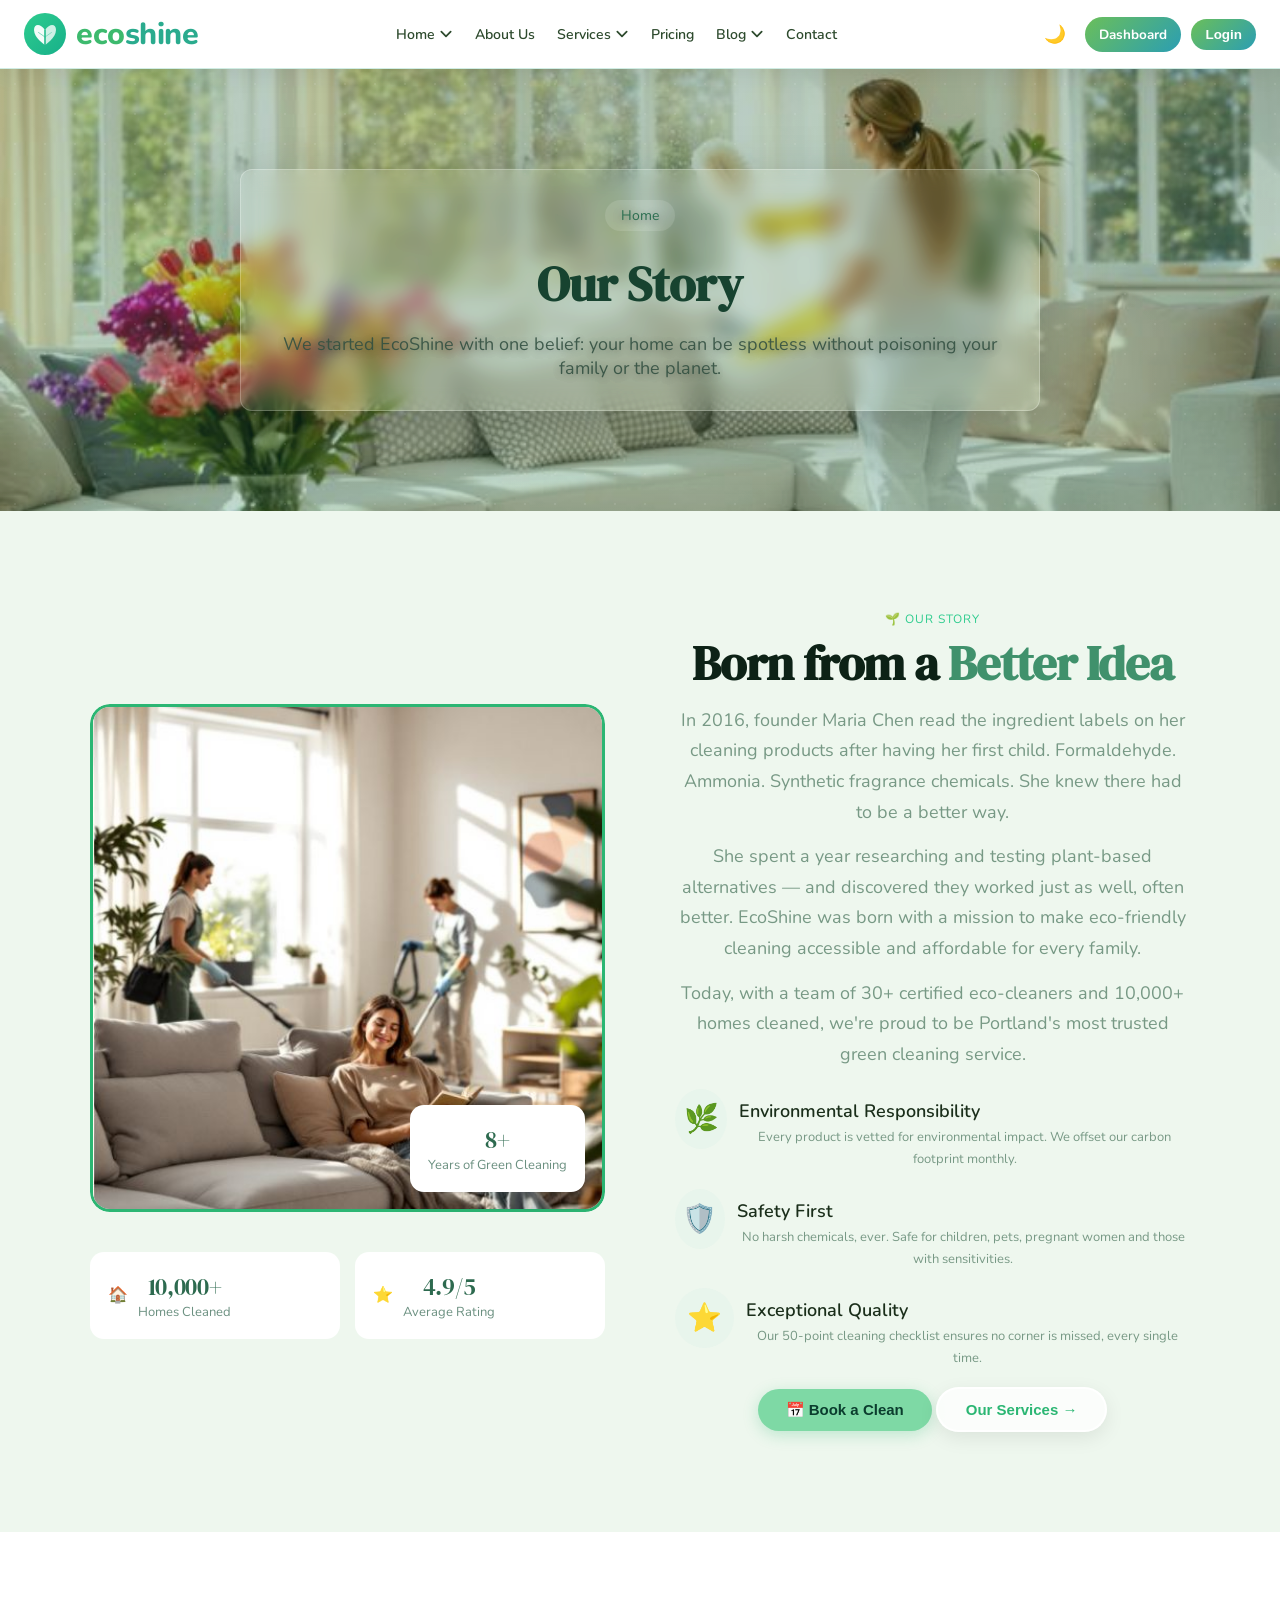
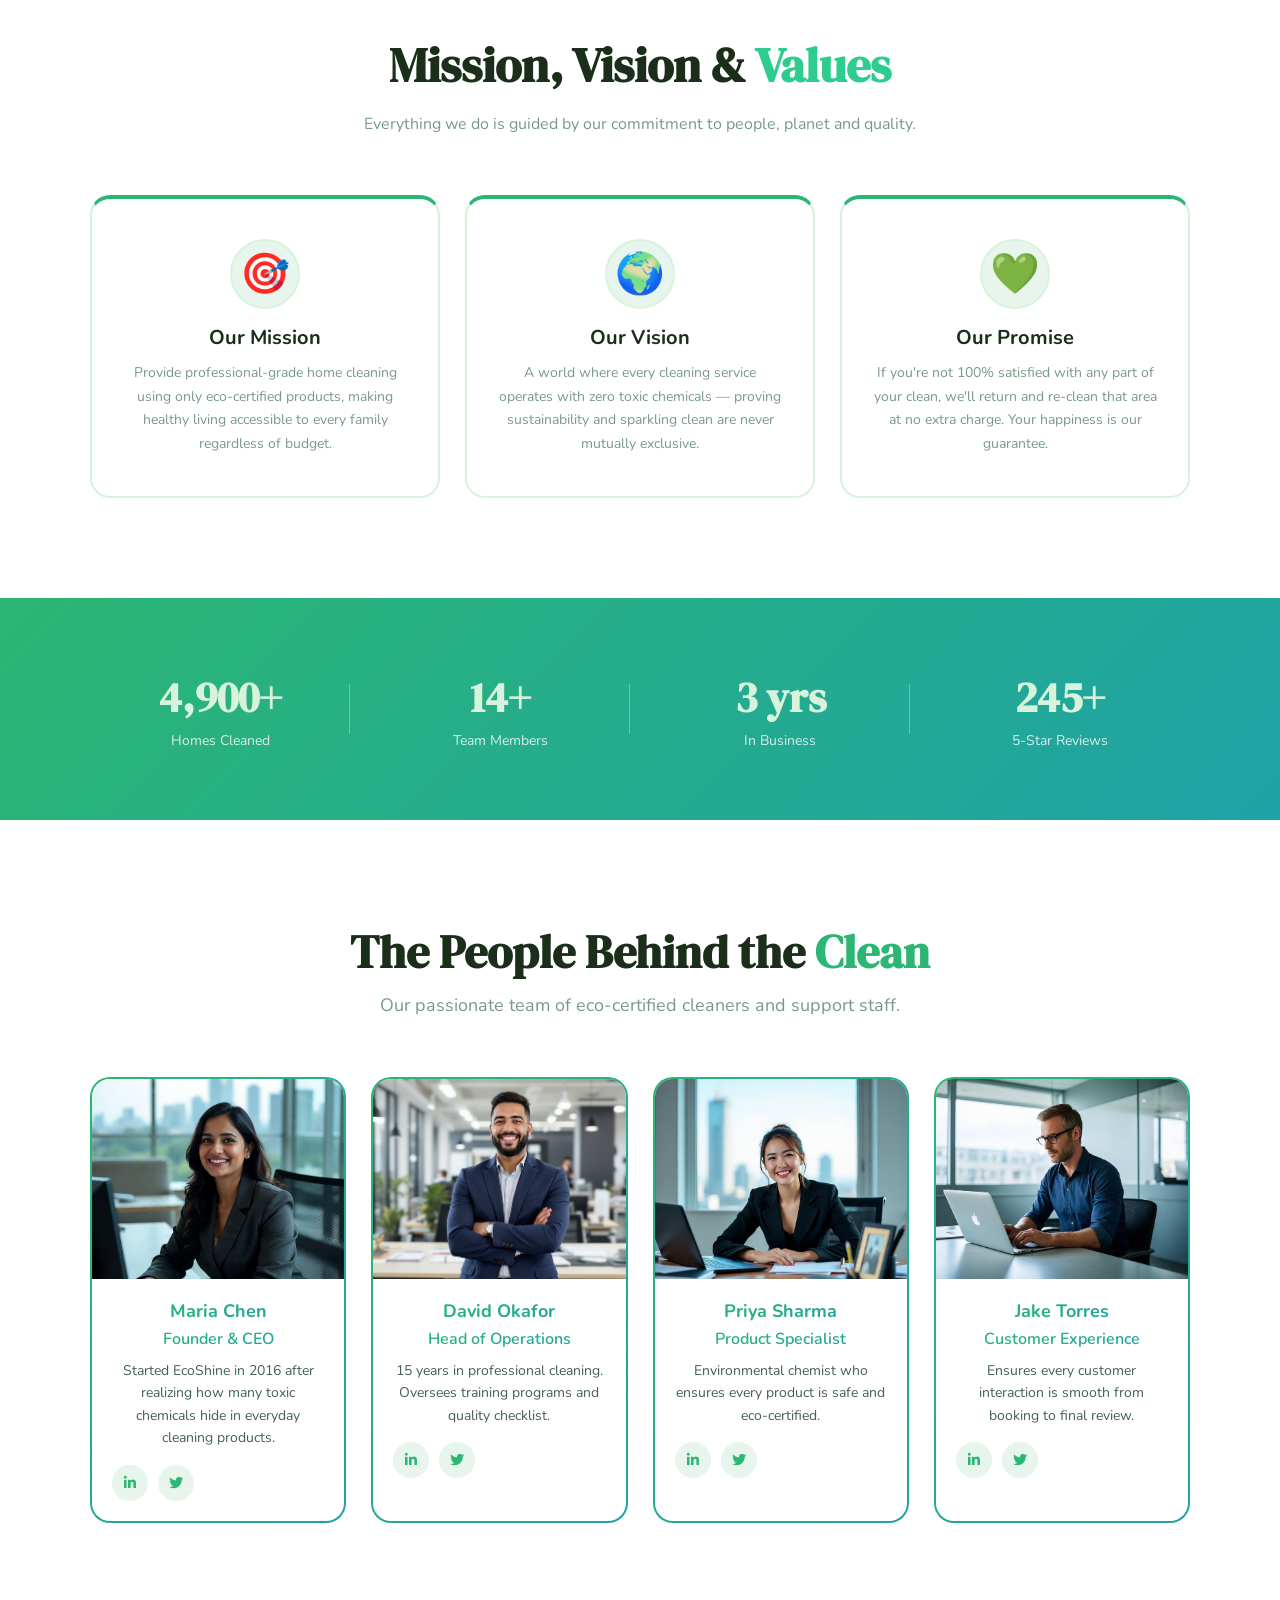
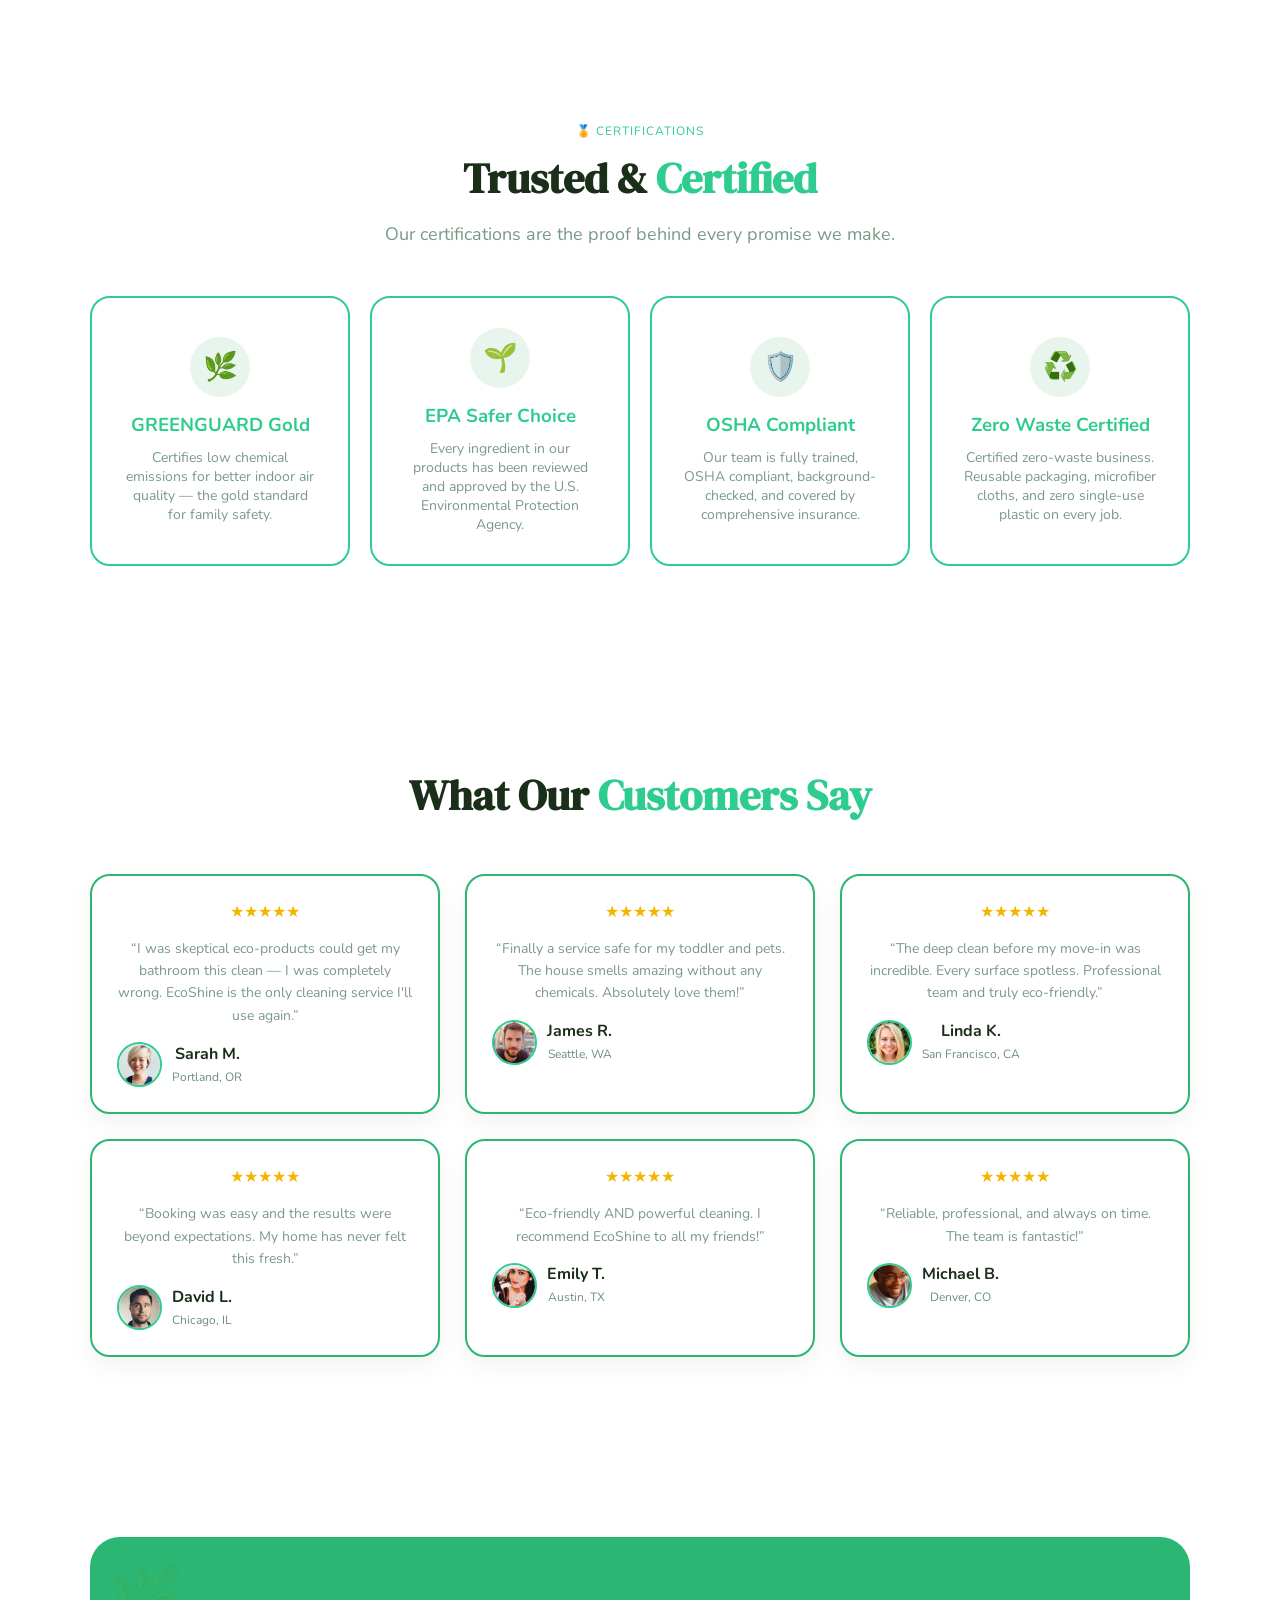
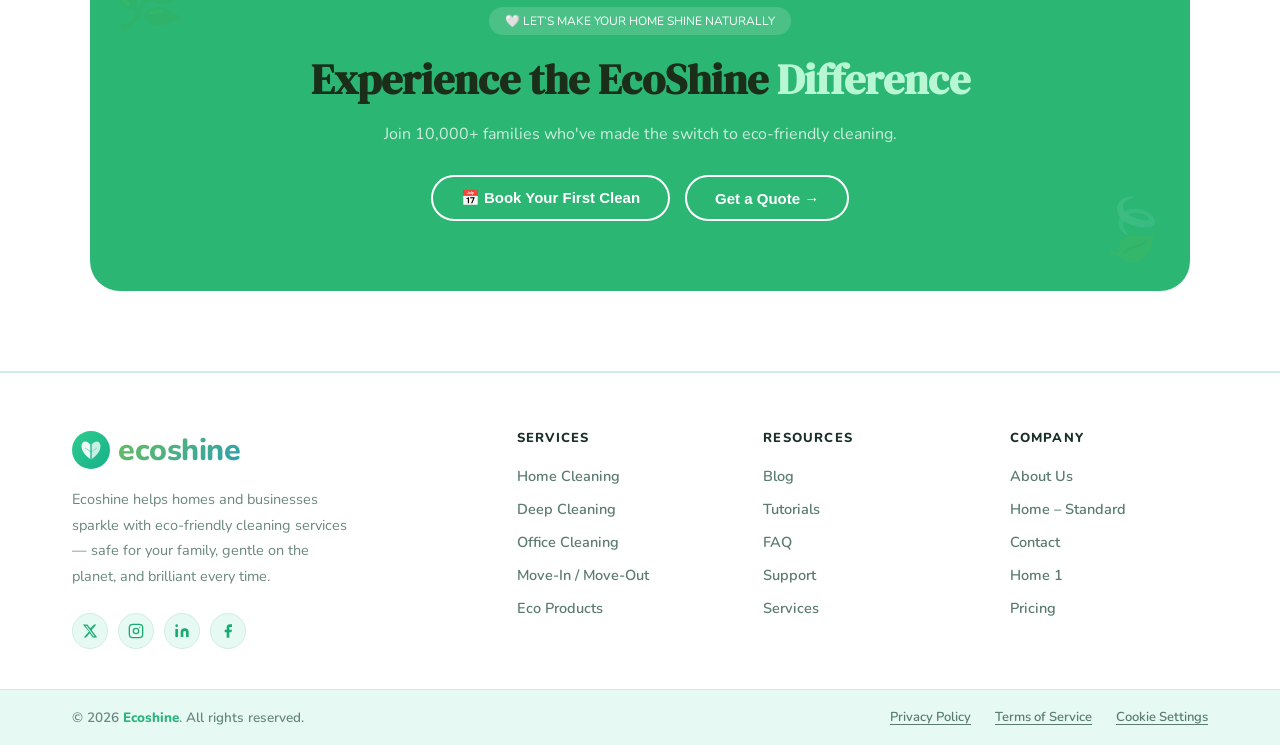
==== about us/about.html @ ed551636 "first commit" ====
<!DOCTYPE html>
<html lang="en">
<head>
  <meta charset="UTF-8">
  <meta name="viewport" content="width=device-width, initial-scale=1.0">
  <title>Ecoshine Services</title>

  <link rel="stylesheet" href="../about us/about.css">
   <link rel="stylesheet" href="../css/nav.css">
     <link rel="stylesheet" href="../css/footer.css">

 
   
 <link href="https://fonts.googleapis.com/css2?family=Playfair+Display:wght@700;900&family=Nunito:wght@400;700;800&display=swap" rel="stylesheet">
<link href="https://fonts.googleapis.com/css2?family=Playfair+Display:wght@600;700;800&display=swap" rel="stylesheet">
<link href="https://fonts.googleapis.com/css2?family=DM+Serif+Display&display=swap" rel="stylesheet">
<link href="https://fonts.googleapis.com/css2?family=Playfair+Display:wght@600;700&family=Inter:wght@400;500&display=swap" rel="stylesheet">
<link rel="stylesheet" href="https://cdnjs.cloudflare.com/ajax/libs/font-awesome/6.5.0/css/all.min.css">
</head>
<body>


<header class="navbar">
  <div class="nav-container">

 
    <a class="logo" href="../home-1/index.html">
       <svg class="logo-icon" viewBox="0 0 42 42" fill="none" xmlns="http://www.w3.org/2000/svg">
     
      <circle cx="21" cy="21" r="21" fill="url(#navGrad)"/>

      
      <path d="M21 32 C21 32 10 25 10 17 C10 11 16 10 21 17 Z"
            fill="white" opacity="0.95"/>

     
      <path d="M21 32 C21 32 32 25 32 17 C32 11 26 10 21 17 Z"
            fill="white" opacity="0.78"/>

     
      <line x1="21" y1="32" x2="21" y2="17"
            stroke="url(#navGrad)" stroke-width="1.6" stroke-linecap="round"/>

      
      <line x1="21" y1="24" x2="14.5" y2="19.5"
            stroke="url(#navGrad)" stroke-width="1" stroke-linecap="round" opacity="0.55"/>

    
      <line x1="21" y1="24" x2="27.5" y2="19.5"
            stroke="url(#navGrad)" stroke-width="1" stroke-linecap="round" opacity="0.4"/>

      <defs>
        <linearGradient id="navGrad" x1="0" y1="0" x2="42" y2="42" gradientUnits="userSpaceOnUse">
          <stop offset="0%" stop-color="#2ecc8e"/>
          <stop offset="100%" stop-color="#17b08a"/>
        </linearGradient>
      </defs>
    </svg>
      <span class="logo-text"><span class="eco">eco</span><span class="nest">shine</span></span>
    </a>

   
    <ul class="nav-links">

      <li class="nav-item">
  <a href="../home-1/index.html" class="nav-link">
    Home
    <span class="arrow">
      <svg viewBox="0 0 12 12" fill="none">
        <path d="M2 4l4 4 4-4" stroke="currentColor" stroke-width="1.5" stroke-linecap="round" stroke-linejoin="round"/>
      </svg>
    </span>
  </a>

  <ul class="dropdown">
    <li><a href="../home2/Home.html">Home – Standard</a></li>
  
  </ul>
</li>

      <li class="nav-item"><a class="nav-link" href="../about us/about.html">About Us</a></li>

      <li class="nav-item">
  <a href="../services/services.html" class="nav-link">
    Services
    <span class="arrow">
      <svg viewBox="0 0 12 12" fill="none">
        <path d="M2 4l4 4 4-4" stroke="currentColor" stroke-width="1.5" stroke-linecap="round" stroke-linejoin="round"/>
      </svg>
    </span>
  </a>

  <ul class="dropdown">
 <li><a href="../service-details/service-details.html?service=regular">🏠 Regular</a></li>
<li><a href="../service-details/service-details.html?service=deep">✨ Deep Clean</a></li>
<li><a href="../service-details/service-details.html?service=move">📦 Move In/Out</a></li>
<li><a href="../service-details/service-details.html?service=office">🏢 Office</a></li>
<li><a href="../service-details/service-details.html?service=kitchen">🍳 Kitchen</a></li>
<li><a href="../service-details/service-details.html?service=carpet">🛋 Carpet</a></li>
<li><a href="../service-details/service-details.html?service=post">🔨 Post-Construction</a></li>
<li><a href="../service-details/service-details.html?service=air">🌬 Air Quality</a></li>
  </ul>
</li>

      <li class="nav-item"><a class="nav-link" href="../Pricing/Pricing.html">Pricing</a></li>

      <li class="nav-item">
  <a href="../Blog/Blog.html" class="nav-link">
    Blog
    <span class="arrow">
      <svg viewBox="0 0 12 12" fill="none">
        <path d="M2 4l4 4 4-4" stroke="currentColor" stroke-width="1.5" stroke-linecap="round" stroke-linejoin="round"/>
      </svg>
    </span>
  </a>

  <ul class="dropdown">
  <li><a href="../Blog-details/Blog-details.html?blog=eco">🏠 Eco Swaps</a></li>
<li><a href="../Blog-details/Blog-details.html?blog=diy">🍋 DIY Cleaners</a></li>
<li><a href="../Blog-details/Blog-details.html?blog=zero">♻️ Zero Waste</a></li>
<li><a href="../Blog-details/Blog-details.html?blog=pet">🐾 Pet Safe</a></li>
<li><a href="../Blog-details/Blog-details.html?blog=bcorp">🌱 B Corp</a></li>
<li><a href="../Blog-details/Blog-details.html?blog=water">💧 Water Wise</a></li>
<li><a href="../Blog-details/Blog-details.html?blog=air">🌸 Air Fresheners</a></li>
  </ul>
</li>
      <li class="nav-item"><a class="nav-link" href="../Contact/Contact.html">Contact</a></li>

    </ul>

    
    <div class="nav-actions">
      <button class="theme-toggle" id="themeToggle" aria-label="Toggle theme" title="Toggle dark/light mode">🌙</button>
      <a class="btn-dashboard" href="../dashboard/dashboard.html">Dashboard</a>
      <a href="../book-now/book-now.html">
  <button class="btn-booknow">Login</button>
</a>
      <button class="hamburger" id="hamburger" aria-label="Open menu">
        <span></span><span></span><span></span>
      </button>
    </div>

  </div>

 
 <div class="mobile-menu" id="mobileMenu">

<div class="mobile-group-label">
  <a href="../home-1/index.html">Home</a>
  <span onclick="toggleDropdown('homeMenu')">▾</span>
</div>

  <div id="homeMenu" style="display:none;">
    <a class="mobile-sub-link" href="../home2/Home.html">Home – Standard</a>
    </div>

  <div class="mobile-divider"></div>

  <a class="mobile-link" href="../about us/about.html">About Us</a>

 
<div class="mobile-group-label">
  <a href="../services/services.html">Services</a>
  <span onclick="toggleDropdown('servicesMenu')">▾</span>
</div>

  <div id="servicesMenu" style="display:none;">
    <a class="mobile-sub-link" href="../service-details/service-details.html?service=regular">Regular Cleaning</a>
    <a class="mobile-sub-link" href="../service-details/service-details.html?service=deep">Deep Cleaning</a>
    <a class="mobile-sub-link" href="../service-details/service-details.html?service=move">Move In/Out</a>
    <a class="mobile-sub-link" href="../service-details/service-details.html?service=office">Office Cleaning</a>
    <a class="mobile-sub-link" href="../service-details/service-details.html?service=bathroom">Bathroom Cleaning</a>
    <a class="mobile-sub-link" href="../service-details/service-details.html?service=kitchen">Kitchen Cleaning</a>
    <a class="mobile-sub-link" href="../service-details/service-details.html?service=carpet">Carpet Cleaning</a>
    <a class="mobile-sub-link" href="../service-details/service-details.html?service=post">Post Construction</a>
    <a class="mobile-sub-link" href="../service-details/service-details.html?service=air">Air Quality</a>
  </div>

  <div class="mobile-divider"></div>

  <a class="mobile-link" href="../Pricing/Pricing.html">Pricing</a>


<div class="mobile-group-label">
  <a href="../blog/blog.html">Blog</a>
  <span onclick="toggleDropdown('blogMenu')">▾</span>
</div>

  <div id="blogMenu" style="display:none;">
    <a class="mobile-sub-link" href="../Blog-details/Blog-details.html?blog=eco">Eco Swaps</a>
    <a class="mobile-sub-link" href="../Blog-details/Blog-details.html?blog=toxins">Hidden Toxins</a>
    <a class="mobile-sub-link" href="../Blog-details/Blog-details.html?blog=diy">DIY Cleaners</a>
    <a class="mobile-sub-link" href="../Blog-details/Blog-details.html?blog=zero">Zero Waste</a>
    <a class="mobile-sub-link" href="../Blog-details/Blog-details.html?blog=pet">Pet Safe</a>
    <a class="mobile-sub-link" href="../Blog-details/Blog-details.html?blog=bcorp">B Corp</a>
    <a class="mobile-sub-link" href="../Blog-details/Blog-details.html?blog=water">Water Wise</a>
    <a class="mobile-sub-link" href="../Blog-details/Blog-details.html?blog=air">Air Fresheners</a>
  </div>
  
  <div class="mobile-divider"></div>

  <a class="mobile-link" href="../Contact/Contact.html">Contact</a>

  <div class="mobile-actions">
    <a href="../book-now/book-now.html">
      <button class="btn-booknow">Login</button>
    </a>
    <a class="btn-dashboard" href="../dashboard/dashboard.html">Dashboard</a>
  </div>

</div>
</header>


<section class="page-hero">
  <div class="hero-overlay"></div>

  <div class="container">
    <div class="page-hero-inner">
      
      <div class="breadcrumb">
        <a href="../home-1/index.html">Home</a>
      
      </div>

      <h1>Our Story</h1>
      <p>
        We started EcoShine with one belief: your home can be spotless
        without poisoning your family or the planet.
      </p>

    </div>
  </div>
</section>




<section class="story-section">
  <div class="container story-grid">

  
    <div class="story-left fade-up">
      <div class="story-card">
        <img src="../images/about.jpg" alt="leaf">

        <div class="badge">
          <div class="badge-num">8+</div>
          <div class="badge-text">Years of Green Cleaning</div>
        </div>
      </div>

      <div class="mini-stats">
        <div class="mini-box">
          <span>🏠</span>
          <div>
            <div class="mini-num">10,000+</div>
            <div class="mini-text">Homes Cleaned</div>
          </div>
        </div>

        <div class="mini-box">
          <span>⭐</span>
          <div>
            <div class="mini-num">4.9/5</div>
            <div class="mini-text">Average Rating</div>
          </div>
        </div>
      </div>
    </div>

    
    <div class="story-right fade-up">
      <div class="label">🌱 OUR STORY</div>

      <h2 class="story-title">Born from a <span>Better Idea</span></h2>

      <p>
        In 2016, founder Maria Chen read the ingredient labels on her cleaning
        products after having her first child. Formaldehyde. Ammonia.
        Synthetic fragrance chemicals. She knew there had to be a better way.
      </p>

      <p>
        She spent a year researching and testing plant-based alternatives —
        and discovered they worked just as well, often better. EcoShine was
        born with a mission to make eco-friendly cleaning accessible and
        affordable for every family.
      </p>

      <p>
        Today, with a team of 30+ certified eco-cleaners and 10,000+ homes
        cleaned, we're proud to be Portland's most trusted green cleaning
        service.
      </p>

      <div class="features">
        <div class="feature">
          <div class="icon">🌿</div>
          <div>
            <h4>Environmental Responsibility</h4>
            <p>Every product is vetted for environmental impact. We offset our carbon footprint monthly.</p>
          </div>
        </div>

        <div class="feature">
          <div class="icon">🛡️</div>
          <div>
            <h4>Safety First</h4>
            <p>No harsh chemicals, ever. Safe for children, pets, pregnant women and those with sensitivities.</p>
          </div>
        </div>

        <div class="feature">
          <div class="icon">⭐</div>
          <div>
            <h4>Exceptional Quality</h4>
            <p>Our 50-point cleaning checklist ensures no corner is missed, every single time.</p>
          </div>
        </div>
      </div>

     <div class="story-buttons">
  <a href="../book-now/book-now.html" class="btn btn-primary">📅 Book a Clean</a>
  <a href="../services/services.html" class="btn btn-outline">Our Services →</a>
</div>
    </div>
  </div>
</section>




<section class="purpose-section">
  <div class="container">

    <div class="purpose-header fade-up">
     
      <h2 class="purpose-title">
        Mission, Vision & <span>Values</span>
      </h2>
      <p>
        Everything we do is guided by our commitment to people, planet and quality.
      </p>
    </div>

    <div class="purpose-grid">

     
      <div class="purpose-card fade-up">
        <div class="icon">🎯</div>
        <h3>Our Mission</h3>
        <p>
          Provide professional-grade home cleaning using only eco-certified products, making healthy living accessible to every family regardless of budget.
        </p>
      </div>

      
      <div class="purpose-card fade-up">
        <div class="icon">🌍</div>
        <h3>Our Vision</h3>
        <p>
          A world where every cleaning service operates with zero toxic chemicals — proving sustainability and sparkling clean are never mutually exclusive.
        </p>
      </div>

     
      <div class="purpose-card fade-up">
        <div class="icon">💚</div>
        <h3>Our Promise</h3>
        <p>
          If you're not 100% satisfied with any part of your clean, we'll return and re-clean that area at no extra charge. Your happiness is our guarantee.
        </p>
      </div>

    </div>

  </div>
</section>





<section class="stats-section">
  <div class="stats-container">

    <div class="stat-item fade-up">
      <h2 class="count" data-target="10000">0</h2>
      <p>Homes Cleaned</p>
    </div>

    <div class="stat-item fade-up">
      <h2 class="count" data-target="30">0</h2>
      <p>Team Members</p>
    </div>

    <div class="stat-item fade-up">
      <h2 class="count" data-target="8">0</h2>
      <p>In Business</p>
    </div>

    <div class="stat-item fade-up">
      <h2 class="count" data-target="500">0</h2>
      <p>5-Star Reviews</p>
    </div>

  </div>
</section>





<section class="team-section">
  <div class="container">

    <div class="team-header fade-up">
     
      <h2 class="team-title">
        The People Behind the <span>Clean</span>
      </h2>
      <p>Our passionate team of eco-certified cleaners and support staff.</p>
    </div>

    <div class="team-grid">

      
      <div class="team-card fade-up">
        <div class="team-img">
          <img src="../images/team1.jpg" alt="Maria">
        </div>
        <div class="team-content">
          <h3>Maria Chen</h3>
          <span class="role">Founder & CEO</span>
          <p>
            Started EcoShine in 2016 after realizing how many toxic chemicals
            hide in everyday cleaning products.
          </p>
          <div class="team-social">
  <a href="#"><i class="fab fa-linkedin-in"></i></a>
  <a href="#"><i class="fab fa-twitter"></i></a>
</div>
        </div>
      </div>

      
      <div class="team-card fade-up">
        <div class="team-img">
          <img src="../images/team2.jpg" alt="David">
        </div>
        <div class="team-content">
          <h3>David Okafor</h3>
          <span class="role">Head of Operations</span>
          <p>
            15 years in professional cleaning. Oversees training programs
            and quality checklist.
          </p>
          <div class="team-social">
  <a href="#"><i class="fab fa-linkedin-in"></i></a>
  <a href="#"><i class="fab fa-twitter"></i></a>
</div>
        </div>
      </div>

      
      <div class="team-card fade-up">
        <div class="team-img">
          <img src="../images/team3.jpg" alt="Priya">
        </div>
        <div class="team-content">
          <h3>Priya Sharma</h3>
          <span class="role">Product Specialist</span>
          <p>
            Environmental chemist who ensures every product is safe
            and eco-certified.
          </p>
          <div class="team-social">
  <a href="#"><i class="fab fa-linkedin-in"></i></a>
  <a href="#"><i class="fab fa-twitter"></i></a>
</div>
        </div>
      </div>

      
      <div class="team-card fade-up">
        <div class="team-img">
          <img src="../images/team4.jpg" alt="Jake">
        </div>
        <div class="team-content">
          <h3>Jake Torres</h3>
          <span class="role">Customer Experience</span>
          <p>
            Ensures every customer interaction is smooth from booking
            to final review.
          </p>
          <div class="team-social">
  <a href="#"><i class="fab fa-linkedin-in"></i></a>
  <a href="#"><i class="fab fa-twitter"></i></a>
</div>
        </div>
      </div>

    </div>
  </div>
</section>



<section class="cert-section">
  <div class="container">

    
    <div class="cert-header fade-up">
      <div class="label">🏅 CERTIFICATIONS</div>
      <h2 class="cert-title">Trusted & <span>Certified</span></h2>
      <p>Our certifications are the proof behind every promise we make.</p>
    </div>

   
    <div class="cert-slider">
      <div class="cert-track">

        
        <div class="cert-card">
          <div class="icon">🌿</div>
          <h3>GREENGUARD Gold</h3>
          <p>
            Certifies low chemical emissions for better indoor air quality —
            the gold standard for family safety.
          </p>
        </div>

        
        <div class="cert-card">
          <div class="icon">🌱</div>
          <h3>EPA Safer Choice</h3>
          <p>
            Every ingredient in our products has been reviewed and approved
            by the U.S. Environmental Protection Agency.
          </p>
        </div>

      
        <div class="cert-card">
          <div class="icon">🛡️</div>
          <h3>OSHA Compliant</h3>
          <p>
            Our team is fully trained, OSHA compliant, background-checked,
            and covered by comprehensive insurance.
          </p>
        </div>

        <div class="cert-card">
          <div class="icon">♻️</div>
          <h3>Zero Waste Certified</h3>
          <p>
            Certified zero-waste business. Reusable packaging, microfiber cloths,
            and zero single-use plastic on every job.
          </p>
        </div>

       
        <div class="cert-card">
          <div class="icon">🌿</div>
          <h3>GREENGUARD Gold</h3>
          <p>
            Certifies low chemical emissions for better indoor air quality —
            the gold standard for family safety.
          </p>
        </div>

        <div class="cert-card">
          <div class="icon">🌱</div>
          <h3>EPA Safer Choice</h3>
          <p>
            Every ingredient in our products has been reviewed and approved
            by the U.S. Environmental Protection Agency.
          </p>
        </div>

      </div>
    </div>

  </div>
</section>




<section class="testimonial-section">
  <div class="container">

    
    <div class="testimonial-header fade-up">
   
      <h2 class="title">What Our <span>Customers Say</span></h2>
    </div>

    
    <div class="testimonial-grid">

      
      <div class="testimonial-card fade-up">
        <div class="stars">★★★★★</div>
        <p>
          “I was skeptical eco-products could get my bathroom this clean —
          I was completely wrong. EcoShine is the only cleaning service I'll use again.”
        </p>
        <div class="user">
          <img src="../images/CLIENTS-1.jpg">
          <div>
            <h4>Sarah M.</h4>
            <span>Portland, OR</span>
          </div>
        </div>
      </div>

      <div class="testimonial-card fade-up">
        <div class="stars">★★★★★</div>
        <p>
          “Finally a service safe for my toddler and pets. The house smells amazing
          without any chemicals. Absolutely love them!”
        </p>
        <div class="user">
          <img src="../images/CLIENTS-2.jpg">
          <div>
            <h4>James R.</h4>
            <span>Seattle, WA</span>
          </div>
        </div>
      </div>

      <div class="testimonial-card fade-up">
        <div class="stars">★★★★★</div>
        <p>
          “The deep clean before my move-in was incredible. Every surface spotless.
          Professional team and truly eco-friendly.”
        </p>
        <div class="user">
          <img src="../images/CLIENTS-3.jpg">
          <div>
            <h4>Linda K.</h4>
            <span>San Francisco, CA</span>
          </div>
        </div>
      </div>

      <div class="testimonial-card fade-up">
        <div class="stars">★★★★★</div>
        <p>
          “Booking was easy and the results were beyond expectations.
          My home has never felt this fresh.”
        </p>
        <div class="user">
          <img src="../images/CLIENTS-4.jpg">
          <div>
            <h4>David L.</h4>
            <span>Chicago, IL</span>
          </div>
        </div>
      </div>

      <div class="testimonial-card fade-up">
        <div class="stars">★★★★★</div>
        <p>
          “Eco-friendly AND powerful cleaning. I recommend EcoShine to all my friends!”
        </p>
        <div class="user">
          <img src="../images/CLIENTS-5.jpg">
          <div>
            <h4>Emily T.</h4>
            <span>Austin, TX</span>
          </div>
        </div>
      </div>

      <div class="testimonial-card fade-up">
        <div class="stars">★★★★★</div>
        <p>
          “Reliable, professional, and always on time. The team is fantastic!”
        </p>
        <div class="user">
          <img src="../images/CLIENTS-6.jpg">
          <div>
            <h4>Michael B.</h4>
            <span>Denver, CO</span>
          </div>
        </div>
      </div>

    </div>

  </div>
</section>


<section class="cta-section fade-up">
  <div class="cta-container">

    <div class="cta-label">🤍 LET’S MAKE YOUR HOME SHINE NATURALLY</div>

    <h2 class="cta-title">
      Experience the EcoShine <span>Difference</span>
    </h2>

    <p class="cta-text">
      Join 10,000+ families who've made the switch to eco-friendly cleaning.
    </p>

    <div class="cta-buttons">
     <a href="../book-now/book-now.html" class="btn btn-outline">📅 Book Your First Clean</a>
      <a href="../Contact/Contact.html" class="btn btn-outline">Get a Quote →</a>
    </div>

    
    <div class="leaf leaf-left">🌿</div>
    <div class="leaf leaf-right">🍃</div>

  </div>
</section>


<footer>
  <div class="footer-main">


    <div class="footer-brand">
      <a href="../home-1/index.html" class="logo">
        <div class="logo-icon">
          <svg width="40" height="40" viewBox="0 0 40 40" fill="none" xmlns="http://www.w3.org/2000/svg">
            <circle cx="20" cy="20" r="20" fill="url(#lg1)"/>
            <!-- Big leaf left -->
            <path d="M20 30 C20 30 10 24 10 16 C10 10 16 9 20 15 C20 15 20 15 20 30Z" fill="white" opacity="0.92"/>
            <!-- Big leaf right -->
            <path d="M20 30 C20 30 30 24 30 16 C30 10 24 9 20 15 C20 15 20 15 20 30Z" fill="white" opacity="0.75"/>
            <!-- Center stem -->
            <line x1="20" y1="30" x2="20" y2="15" stroke="url(#lg1)" stroke-width="1.5" stroke-linecap="round"/>
            <!-- Left vein -->
            <line x1="20" y1="22" x2="14" y2="18" stroke="url(#lg1)" stroke-width="1" stroke-linecap="round" opacity="0.6"/>
            <!-- Right vein -->
            <line x1="20" y1="22" x2="26" y2="18" stroke="url(#lg1)" stroke-width="1" stroke-linecap="round" opacity="0.4"/>
            <defs>
              <linearGradient id="lg1" x1="0" y1="0" x2="40" y2="40" gradientUnits="userSpaceOnUse">
                <stop offset="0%" stop-color="#2ecc8e"/>
                <stop offset="100%" stop-color="#17b08a"/>
              </linearGradient>
            </defs>
          </svg>
        </div>
        <span class="logo-text">ecoshine</span>
      </a>
      <p>Ecoshine helps homes and businesses sparkle with eco-friendly cleaning services — safe for your family, gentle on the planet, and brilliant every time.</p>
      <div class="social-links">
        <a href="#" title="X / Twitter">
          <svg width="16" height="16" viewBox="0 0 24 24" fill="currentColor">
            <path d="M18.244 2.25h3.308l-7.227 8.26 8.502 11.24H16.17l-4.714-6.231-5.401 6.231H2.744l7.73-8.835L1.254 2.25H8.08l4.253 5.622 5.911-5.622Zm-1.161 17.52h1.833L7.084 4.126H5.117Z"/>
          </svg>
        </a>
        <a href="#" title="Instagram">
          <svg width="16" height="16" viewBox="0 0 24 24" fill="none" stroke="currentColor" stroke-width="2" stroke-linecap="round" stroke-linejoin="round">
            <rect x="2" y="2" width="20" height="20" rx="5" ry="5"/>
            <circle cx="12" cy="12" r="4"/>
            <circle cx="17.5" cy="6.5" r="1" fill="currentColor" stroke="none"/>
          </svg>
        </a>
        <a href="#" title="LinkedIn">
          <svg width="16" height="16" viewBox="0 0 24 24" fill="currentColor">
            <path d="M16 8a6 6 0 0 1 6 6v7h-4v-7a2 2 0 0 0-2-2 2 2 0 0 0-2 2v7h-4v-7a6 6 0 0 1 6-6zM2 9h4v12H2z"/>
            <circle cx="4" cy="4" r="2"/>
          </svg>
        </a>
        <a href="#" title="Facebook">
          <svg width="16" height="16" viewBox="0 0 24 24" fill="currentColor">
            <path d="M18 2h-3a5 5 0 0 0-5 5v3H7v4h3v8h4v-8h3l1-4h-4V7a1 1 0 0 1 1-1h3z"/>
          </svg>
        </a>
      </div>
    </div>

  
     <div class="footer-col">
      <h4>Services</h4>
      <ul>
        <li><a href="../service-details/service-details.html?service=regular">Home Cleaning</a></li>
        <li><a href="../service-details/service-details.html?service=deep">Deep Cleaning</a></li>
        <li><a href="../service-details/service-details.html?service=office">Office Cleaning</a></li>
        <li><a href="../service-details/service-details.html?service=move">Move-In / Move-Out</a></li>
        <li><a href="../service-details/service-details.html?service=air">Eco Products</a></li>
      </ul>
    </div>

    
    <div class="footer-col">
  <h4>Resources</h4>
  <ul>
    <li><a href="../Blog/Blog.html">Blog</a></li>
    <li><a href="../book-now/book-now.html">Tutorials</a></li>
    <li><a href="../Contact/Contact.html#faq">FAQ</a></li>
    <li><a href="../book-now/book-now.html">Support</a></li>
    <li><a href="../services/services.html">Services</a></li> 
  </ul>
</div>

    
    <div class="footer-col">
      <h4>Company</h4>
      <ul>
        <li><a href="../about us/about.html">About Us</a></li>
        <li><a href="../home2/Home.html">Home – Standard</a></li>
        <li><a href="../Contact/Contact.html">Contact</a></li>
        <li><a href="../home-1/index.html">Home 1</a></li>
        <li><a href="../Pricing/Pricing.html">Pricing</a></li>
      </ul>
    </div>

  </div>


  <div class="footer-bottom">
    <div class="footer-bottom-inner">
      <p>© 2026 <span>Ecoshine</span>. All rights reserved.</p>
     
      <div class="footer-bottom-links">
        <a href="#">Privacy Policy</a>
        <a href="#">Terms of Service</a>
        <a href="#">Cookie Settings</a>
      </div>
    </div>
  </div>
</footer>
<script src="../about us/about.js"></script>
<script src="../js/nav.js"></script>
<script src="../js/footer.js"></script>
</body>
</html>
---- about us/about.css ----
:root {
  --green-1: #1a4a2e;
  --green-2: #2d6a4f;
  --text: #ffffff;
}

[data-theme="dark"] {
  --green-1: #0d1f14;
  --green-2: #163524;
  --text: #e8f5ec;
}

body {
  margin: 0;
  font-family: "DM Sans", sans-serif;
}


.page-hero {
  position: relative;
  padding: 100px 20px;
  text-align: center;
  color: var(--text);
text-shadow: 0 2px 8px rgba(0,0,0,0.4);
filter: contrast(1.05) brightness(1.05);
 background: linear-gradient(
  rgba(26,74,46,0.35),
  rgba(45,106,79,0.35)
),
url("../images/growth-section.jpg") center/cover no-repeat;
}


.hero-overlay {
  position: absolute;
  inset: 0;
  background-image: radial-gradient(circle, rgba(255,255,255,0.08) 1.5px, transparent 1.5px);
  background-size: 30px 30px;
  pointer-events: none;
}


.page-hero-inner {
position: relative;
  z-index: 2;
  max-width: 800px;
  margin: auto;
background: rgba(255,255,255,0.08);
border: 1px solid rgba(255,255,255,0.2);
  backdrop-filter: blur(6px);
  padding: 30px;
  border-radius: 12px;
  backdrop-filter: blur(10px);
  color: #ffffff;
  box-shadow: 0 20px 60px rgba(0,0,0,0.25);
  animation: fadeUp 1s ease;
}
@keyframes fadeUp {
  from {
    opacity: 0;
    transform: translateY(30px);
  }
  to {
    opacity: 1;
    transform: translateY(0);
  }
}
.breadcrumb {
  display: inline-flex;
  gap: 8px;
  background: rgba(255,255,255,0.1);
  padding: 6px 16px;
  border-radius: 50px;
  font-size: 14px;
  margin-bottom: 20px;
}

.breadcrumb a {
  color: #b7e4c7;
  text-decoration: none;
}

h1 {
  font-family: "DM Serif Display", serif;
  font-size: 48px;
  margin-bottom: 15px;
  color: #ffffff;
  text-shadow: 0 4px 20px rgba(0,0,0,0.4);
}

p {
  font-size: 18px;
  opacity: 0.9;
   color: rgba(255,255,255,0.85);
}


.theme-btn {
  margin-top: 20px;
  padding: 8px 14px;
  border-radius: 50px;
  border: none;
  cursor: pointer;
  font-size: 16px;
}


@media(max-width:768px){
  h1 { font-size: 32px; }
  p { font-size: 15px; }
}





:root {
  --green: #2d6a4f;
  --light-bg: #eef7ee;
  --card: #ffffff;
  --text: #1b2e24;
  --muted: #5f7d6d;
}

[data-theme="dark"] {
  --light-bg: #0d1f14;
  --card: #1a2e20;
  --text: #e8f5ec;
  --muted: #7fae94;
}

.story-section {
  background: var(--light-bg);
  padding: 100px 20px;
}

.container {
  max-width: 1150px;
  margin: auto;
}


.story-title {
  font-family: 'DM Serif Display', serif;
  font-size: 48px;
  line-height: 1.1;
  letter-spacing: -0.6px;
  color: #0d2216;
}

.story-title span {
  color: #40916c;
}

[data-theme="dark"] .story-title {
  color: #e8f5ec;
}

[data-theme="dark"] .story-title span {
  color: #74c69d;
}

/* GRID */
.story-grid {
  display: grid;
  grid-template-columns: 1fr 1fr;
  gap: 70px;
  align-items: center;
}


.story-card {
  position: relative;
  border-radius: 20px;
  overflow: hidden;

 
  background: transparent;
  padding: 0;
  border: none;

  min-height: 420px;
}

.story-card img {
  width: 100%;
  height: 100%;
  object-fit: cover;
  display: block;
  border-radius: 20px;

  border: 3px solid #2bb673;
  transition: all 0.4s ease;
}

.story-card:hover img {
  transform: scale(1.05);
  border-color: #1fa2a6;
  box-shadow: 0 20px 40px rgba(0,0,0,0.15);
}


.badge {
  position: absolute;
  bottom: 20px;
  right: 20px;
  background: var(--card);
  padding: 18px;
  border-radius: 14px;
  text-align: center;
  box-shadow: 0 10px 30px rgba(0,0,0,0.1);
}


[data-theme="dark"] .story-card img {
  border: 2px solid #40916c;
}

[data-theme="dark"] .story-card:hover img {
  border-color: #74c69d;
}


.mini-stats {
  display: flex;
  gap: 15px;
  margin-top: 40px;
}

.mini-box {
  flex: 1;
  background: var(--card);
  padding: 18px;
  border-radius: 14px;
  display: flex;
  gap: 10px;
  align-items: center;
}

.mini-num,
.badge-num {
  font-family: 'DM Serif Display', serif;
  font-size: 24px;
  font-weight: 400;
  letter-spacing: -0.3px;
  color: #2d6a4f;
}

[data-theme="dark"] .mini-num,
[data-theme="dark"] .badge-num {
  color: #74c69d;
}

.mini-text,
.badge-text {
  font-size: 13px;
  color: #6b9080;
}


.label {
  font-size: 12px;
  color: var(--green);
  margin-bottom: 10px;
  letter-spacing: 1px;
}

h2 {
  font-size: 40px;
  margin-bottom: 15px;
  color: var(--text);
}

h2 span {
  color: var(--green);
}

.story-right p {
  color: var(--muted);
  margin-bottom: 14px;
  line-height: 1.7;
}


.features {
  margin-top: 20px;
}

.feature {
  display: flex;
  gap: 12px;
  margin-bottom: 18px;
}

.icon {
  width: 40px;
  height: 40px;
  background: #e8f5ec;
  border-radius: 10px;
  display: flex;
  align-items: center;
  justify-content: center;
}

.feature h4 {
  text-align: left;
   font-size: 18px;
  font-weight: 600;
  margin-top: 10px;
}

.feature p {
  font-size: 13px;
  margin: 3px 0 0;
}


.btn {
  display: inline-flex;
  align-items: center;
  gap: 8px;
  padding: 12px 26px;
  border-radius: 50px;
  font-family: "DM Sans", sans-serif;
  font-size: 15px;
  font-weight: 600;
  text-decoration: none;
  cursor: pointer;
  transition: all 0.3s ease;
  border: none;
}


.btn-primary {
  background: linear-gradient(135deg, #2bb673, #1fa2a6);
  color: #fff;
  box-shadow: 0 4px 15px rgba(43,182,115,0.25);
}

.btn-primary:hover {
  background: linear-gradient(135deg, #239e63, #188c90);
  transform: translateY(-2px);
  box-shadow: 0 8px 20px rgba(39,174,96,0.35);
}


.btn-outline {
  border: 2px solid #2bb673;
  color: #1fa2a6;
  background: transparent;
}

.btn-outline:hover {
  background: linear-gradient(135deg, #2bb673, #1fa2a6);
  color: #fff;
  border-color: transparent;
  transform: translateY(-2px);
}


[data-theme="dark"] .btn-primary {
  background: linear-gradient(135deg, #27ae60, #1e8449);
}

[data-theme="dark"] .btn-primary:hover {
  background: linear-gradient(135deg, #2ecc71, #27ae60);
}

[data-theme="dark"] .btn-outline {
  border: 2px solid #74c69d;
  color: #74c69d;
}

[data-theme="dark"] .btn-outline:hover {
  background: linear-gradient(135deg, #40916c, #2d6a4f);
  color: #fff;
}


.fade-up {
  opacity: 0;
  transform: translateY(40px);
  transition: 0.6s ease;
}

.fade-up.show {
  opacity: 1;
  transform: translateY(0);
}


@media(max-width: 900px){
  .story-grid {
    grid-template-columns: 1fr;
    text-align: center;
  }

  .mini-stats {
    justify-content: center;
  }

  .feature {
    justify-content: center;
    text-align: left;
  }
}

@media(max-width: 768px){
  .story-card {
    min-height: 280px;
  }
}

@media(max-width: 500px){
  h2 { font-size: 28px; }
}









:root {
  --green: #2d6a4f;
  --green-light: #40916c;
  --bg: #eef7ee;
  --card: #ffffff;
  --text: #1b2e24;
  --muted: #5f7d6d;
}

[data-theme="dark"] {
  --bg: #0d1f14;
  --card: #1a2e20;
  --text: #e8f5ec;
  --muted: #7fae94;
}


.purpose-section {
  padding: 100px 20px;
  background: var(--bg);
}

.container {
  max-width: 1150px;
  margin: auto;
}


.purpose-header {
  text-align: center;
  max-width: 700px;
  margin: auto;
  margin-bottom: 60px;
}

.purpose-label {
  display: inline-block;
  background: rgba(64,145,108,0.1);
  color: var(--green);
  padding: 6px 16px;
  border-radius: 50px;
  font-size: 12px;
  margin-bottom: 15px;
}

.purpose-title {
  font-family: 'DM Serif Display', serif;
  font-size: 48px;
  margin-bottom: 15px;
  color: var(--text);
}

.purpose-title span {
.purpose-title span {
  background: linear-gradient(135deg, #2bb673, #1fa2a6);
  background-clip: text;             
  -webkit-background-clip: text;      
  color: transparent;                
}
}

.purpose-header p {
  color: var(--muted);
  font-size: 16px;
}


.purpose-grid {
  display: grid;
  grid-template-columns: repeat(3, 1fr);
  gap: 25px;
}


.purpose-card {
background: var(--card);
  padding: 40px 30px;
  border-radius: 20px;
  text-align: center; 
  position: relative;
  border: 2px solid #d8f3dc;
  border-top: 4px solid #2bb673;
  transition: 0.3s ease;
}

.purpose-card:hover {
  border-color: #2bb673; 
  transform: translateY(-6px);
  box-shadow: 0 10px 30px rgba(43, 182, 115, 0.2);

}

.purpose-card .icon {
   font-size: 40px;
  margin-bottom: 15px;

  display: flex;
  justify-content: center; 
  align-items: center;     

  width: 70px;
  height: 70px;
  margin-left: auto;
  margin-right: auto;      

  background: #e8f5ec;
  border-radius: 50%;
   border: 2px solid #d8f3dc;  
   transition: all 0.3s ease;
}


.purpose-card h3 {
  font-size: 20px;
  margin-top: 10px;
  margin-bottom: 10px;
  color: var(--text);
}

.purpose-card p {
  font-size: 14px;
  color: var(--muted);
  line-height: 1.7;
}


[data-theme="dark"] .purpose-card {
 border: 2px solid #2d6a4f;
}
[data-theme="dark"] .purpose-card:hover {
  border-color: #74c69d;
}

.fade-up {
  opacity: 0;
  transform: translateY(40px);
  transition: 0.7s ease;
}

.fade-up.show {
  opacity: 1;
  transform: translateY(0);
}


@media (max-width: 900px) {
  .purpose-grid {
    grid-template-columns: 1fr 1fr;
  }
}


@media (max-width: 600px) {
  .purpose-grid {
    grid-template-columns: 1fr;
  }

  .purpose-title {
    font-size: 32px;
  }
}







:root {
  --logo-gradient: linear-gradient(135deg, #2bb673, #1fa2a6);
  --text-light: #ffffff;
}


.stats-section {
  background: var(--logo-gradient);
  padding: 70px 20px;
}


.stats-container {
  max-width: 1100px;
  margin: auto;
  display: grid;
  grid-template-columns: repeat(4, 1fr);
  text-align: center;
  gap: 20px;
}


.stat-item {
  position: relative;
}


.stat-item:not(:last-child)::after {
  content: "";
  position: absolute;
  right: 0;
  top: 20%;
  width: 1px;
  height: 60%;
  background: rgba(255,255,255,0.3);
}


.stat-item h2 {
  font-family: 'DM Serif Display', serif;
  font-size: 42px;
  color: #d8f3dc;
  margin-bottom: 5px;
}


.stat-item p {
  color: rgba(255,255,255,0.9);
  font-size: 14px;
}


.count::after {
  content: "+";
}

.count[data-target="8"]::after {
  content: " yrs";
}


.stat-item:hover h2 {
  transform: scale(1.1);
  transition: 0.3s;
}


[data-theme="dark"] .stats-section {
  background: linear-gradient(135deg, #1b4332, #081c15);
}

[data-theme="dark"] .stat-item h2 {
  color: #95d5b2;
}

[data-theme="dark"] .stat-item p {
  color: #cce3de;
}


@media (max-width: 900px) {
  .stats-container {
    grid-template-columns: repeat(2, 1fr);
    row-gap: 30px;
  }

  .stat-item::after {
    display: none;
  }
}


@media (max-width: 500px) {
  .stats-container {
    grid-template-columns: 1fr;
  }

  .stat-item h2 {
    font-size: 32px;
  }
}


.fade-up {
  opacity: 0;
  transform: translateY(40px);
  transition: 0.6s ease;
}

.fade-up.show {
  opacity: 1;
  transform: translateY(0);
}






:root {
  --green1: #2bb673;
  --green2: #1fa2a6;
  --bg: #eef7ee;
  --card: #ffffff;
  --text: #1b2e24;
  --muted: #6b9080;
}

[data-theme="dark"] {
  --bg: #0d1f14;
  --card: #1a2e20;
  --text: #e8f5ec;
  --muted: #7fae94;
}


.team-section {
  background: var(--bg);
  padding: 100px 20px;
}

.container {
  max-width: 1150px;
  margin: auto;
}


.team-header {
  text-align: center;
  margin-bottom: 60px;
}

.label {
  font-size: 12px;
  color: var(--green1);
  margin-bottom: 10px;
}

.team-title {
  font-family: 'DM Serif Display', serif;
  font-size: 46px;
  margin-bottom: 10px;
  color: var(--text);
}

.team-title span {
  color: #2bb673;
}

.team-header p {
  color: var(--muted);
}


.team-grid {
  display: grid;
  grid-template-columns: repeat(4, 1fr);
  gap: 25px;
}


.team-card {
  background: var(--card);
  border-radius: 20px;
  overflow: hidden;


  border: 2px solid transparent;
  background-image:
    linear-gradient(var(--card), var(--card)),
    linear-gradient(135deg, #2bb673, #1fa2a6);
  background-origin: border-box;
  background-clip: padding-box, border-box;

  transition: 0.3s ease;
}

.team-card:hover {
  transform: translateY(-6px);
  box-shadow: 0 15px 40px rgba(0,0,0,0.1);
}


.team-img {
  height: 200px;
  overflow: hidden;
}

.team-img img {
  width: 100%;
  height: 100%;
  object-fit: cover;
  transition: 0.4s;
}

.team-card:hover img {
  transform: scale(1.08);
}


.team-content {
  padding: 20px;
}

.team-content h3 {
  margin: 0;
  font-size: 18px;
 color: #0d2216;  
  background: linear-gradient(135deg, #2bb673, #1fa2a6);
  -webkit-background-clip: text;
  -webkit-text-fill-color: transparent;


  background-clip: text;
  color: transparent;
}

.role {
  display: block;
   color: #1b5e20;  
  font-weight: 600;
  margin: 5px 0 10px;
   background: linear-gradient(135deg, #2bb673, #1fa2a6);
  -webkit-background-clip: text;
  -webkit-text-fill-color: transparent;

  
  background-clip: text;
  color: transparent;
}

.team-content p {
  font-size: 14px;
  color: #2f4f3e;   
  line-height: 1.6;
}


.fade-up {
  opacity: 0;
  transform: translateY(40px);
  transition: 0.6s ease;
}

.fade-up.show {
  opacity: 1;
  transform: translateY(0);
}


@media (max-width: 900px) {
  .team-grid {
    grid-template-columns: repeat(2, 1fr);
  }
}


@media (max-width: 500px) {
  .team-grid {
    grid-template-columns: 1fr;
  }

  .team-title {
    font-size: 30px;
  }
}

[data-theme="dark"] .team-content p {
  color: #cfead9;
}

[data-theme="dark"] .role {
  color: #74c69d;
}

[data-theme="dark"] .team-content h3 {
  color: #ffffff;
}




.team-social {
  display: flex;
  gap: 10px;
  margin-top: 15px;
}


.team-social a {
  width: 36px;
  height: 36px;
  border-radius: 50%;

  display: flex;
  align-items: center;
  justify-content: center;

  background: #e8f5ec;
  color: #2bb673;
text-decoration: none;
  font-size: 14px;
  transition: 0.3s ease;
}


.team-social a:hover {
  background: linear-gradient(135deg, #2bb673, #1fa2a6);
  color: #fff;
  transform: translateY(-3px);
  box-shadow: 0 6px 15px rgba(43,182,115,0.4);
}
[data-theme="dark"] .team-social a {
  background: #1f3a2d;
  color: #74c69d;
}

[data-theme="dark"] .team-social a:hover {
  background: linear-gradient(135deg, #52d89c, #3bc9c4);
  color: #0d1f14;
}











:root {
  --green: #2bb673;
  --teal: #1fa2a6;
  --bg: #eef7f0;
  --card: #ffffff;
  --text: #1b2e24;
  --muted: #6b8f7a;
}

[data-theme="dark"] {
  --bg: #0f1f17;
  --card: #1a2e24;
  --text: #e8f5ec;
  --muted: #8fbda6;
}


.cert-section {
  padding: 100px 20px;
  background: var(--bg);
  overflow: hidden;
}

.container {
  max-width: 1100px;
  margin: auto;
  text-align: center;
}


.cert-title {
  font-size: 42px;
  font-family: 'DM Serif Display', serif;
}

.cert-title span {
  color: var(--green);
}

.label {
  font-size: 12px;
  color: var(--green);
  margin-bottom: 10px;
}

.cert-header p {
  color: var(--muted);
}


.cert-slider {
  margin-top: 50px;
  overflow: hidden;
}

.cert-track {
  display: flex;
  gap: 20px;
  animation: scroll 18s linear infinite;
}


.cert-card {
 min-width: 260px;
  background: var(--card);
  border: 2px solid var(--green);
  border-radius: 20px;
  padding: 30px;

  display: flex;
  flex-direction: column;
  align-items: center;   
  justify-content: center;
  text-align: center;

  transition: 0.3s;
}

.cert-card:hover {
  transform: translateY(-6px);
  box-shadow: 0 10px 25px rgba(0,0,0,0.1);
}


.icon {
 width: 60px;
  height: 60px;

  display: flex;
  align-items: center;
  justify-content: center;

  font-size: 28px;

  background: #e8f5ec;
  border-radius: 50%;
  margin-bottom: 15px;
  transition: 0.3s;
}
.cert-card:hover .icon {
  transform: scale(1.15);
  background: linear-gradient(135deg, #2bb673, #1fa2a6);
  color: #fff;
}

.cert-card h3 {
  color: var(--green);
  margin-bottom: 10px;
}

.cert-card p {
  font-size: 14px;
  color: var(--muted);
}


@keyframes scroll {
  0% { transform: translateX(0); }
  100% { transform: translateX(-50%); }
}


@media (max-width: 768px) {
  .cert-card {
    min-width: 220px;
    padding: 20px;
  }

  .cert-title {
    font-size: 30px;
  }
}

@media (max-width: 480px) {
  .cert-track {
    animation-duration: 25s;
  }
}













:root {
  --green: #2bb673;
  --bg: #eef7f0;
  --card: #ffffff;
  --text: #1b2e24;
  --muted: #6b8f7a;
}

[data-theme="dark"] {
  --bg: #0f1f17;
  --card: #1a2e24;
  --text: #e8f5ec;
  --muted: #8fbda6;
}


.testimonial-section {
  padding: 100px 20px;
  background: var(--bg);
}

.container {
  max-width: 1100px;
  margin: auto;
}


.label {
  text-align: center;
  font-size: 12px;
  color: var(--green);
  margin-bottom: 10px;
}

.title {
  text-align: center;
  font-size: 42px;
  font-family: 'DM Serif Display', serif;
}

.title span {
  color: var(--green);
}


.testimonial-grid {
  display: grid;
  grid-template-columns: repeat(3, 1fr);
  gap: 25px;
  margin-top: 50px;
}


.testimonial-card {
  background: var(--card);
  padding: 25px;
  border-radius: 20px;
  box-shadow: 0 10px 25px rgba(0,0,0,0.05);
  transition: 0.3s;
}

.testimonial-card:hover {
  transform: translateY(-6px);
}


.stars {
  color: #f4b400;
  margin-bottom: 15px;
}


.testimonial-card p {
  font-size: 14px;
  color: var(--muted);
  line-height: 1.6;
}


.user {
  display: flex;
  align-items: center;
  gap: 10px;
  margin-top: 15px;
}

.user img {
  width: 45px;
  height: 45px;
  border-radius: 50%;
  border: 2px solid var(--green);
}

.user h4 {
  margin: 0;
  color: var(--text);
}

.user span {
  font-size: 12px;
  color: var(--muted);
}


@media (max-width: 900px) {
  .testimonial-grid {
    grid-template-columns: repeat(2, 1fr);
  }
}

@media (max-width: 500px) {
  .testimonial-grid {
    grid-template-columns: 1fr;
  }

  .title {
    font-size: 28px;
  }
}











:root {
  --green-main: #2bb673;   
  --green-dark: #1fa2a6;
  --text-light: #ffffff;
  --text-dark: #1b2e24;
}


[data-theme="dark"] {
  --green-main: #1e8449;
  --green-dark: #145a32;
}


.cta-section {
  padding: 80px 20px;
  display: flex;
  justify-content: center;
  background: #ffffff;
}
[data-theme="dark"] .cta-section {
  background: #000000; 
}

.cta-container {
  position: relative;
  max-width: 1100px;
  width: 100%;
  text-align: center;
  padding: 70px 30px;

  border-radius: 30px;

 
  background: #2bb673; 

  color: var(--text-light);
  overflow: hidden;
}
[data-theme="dark"] .cta-container {
  background: #2bb673;
}


.cta-label {
  display: inline-block;
  padding: 6px 16px;
  border-radius: 30px;
  background: rgba(255,255,255,0.15);
  font-size: 12px;
  margin-bottom: 15px;
}


.cta-title {
  font-size: 42px;
  font-family: 'DM Serif Display', serif;
  margin-bottom: 15px;
}

.cta-title span {
  color: #b7f7d4;
}


.cta-text {
  font-size: 16px;
  opacity: 0.9;
  margin-bottom: 30px;
}


.cta-buttons {
  display: flex;
  justify-content: center;
  gap: 15px;
  flex-wrap: wrap;
}


.btn {
  padding: 12px 28px;
  border-radius: 50px;
  font-weight: 600;
  text-decoration: none;
  transition: 0.3s;
}


.btn-primary {
  background: #7ed9a5;
  color: #0b3d2e;
}

.btn-primary:hover {
  transform: translateY(-3px);
  box-shadow: 0 10px 20px rgba(0,0,0,0.2);
}


.btn-outline {
   border: 2px solid #ffffff;
  color: #ffffff;
  background: transparent;
}

.btn-outline:hover {
   background: #ffffff;
  color: #2bb673; 
  transform: translateY(-2px);
}


.leaf {
  position: absolute;
  font-size: 60px;
  opacity: 0.1;
}

.leaf-left {
  top: 20px;
  left: 20px;
}

.leaf-right {
  bottom: 20px;
  right: 20px;
}


@media (max-width: 900px) {
  .cta-title {
    font-size: 32px;
  }
}


@media (max-width: 600px) {
  .cta-container {
    padding: 50px 20px;
  }

  .cta-title {
    font-size: 26px;
  }

  .cta-text {
    font-size: 14px;
  }

  .leaf {
    font-size: 40px;
  }
}



.story-buttons .btn-outline {
  background: rgba(255, 255, 255, 0.75);
  color: #2bb673;                 
  border: 2px solid rgba(255,255,255,0.9);
  border-radius: 50px;
  padding: 12px 28px;
  backdrop-filter: blur(8px);
  box-shadow: 0 6px 20px rgba(0,0,0,0.08);
}


.story-buttons .btn-outline:hover {
  background: #ffffff;
  color: #1fa2a6;
  border-color: #ffffff;
  transform: translateY(-2px);
  box-shadow: 0 10px 28px rgba(0,0,0,0.15);
}





[data-theme="dark"] .cta-buttons .btn-primary {
  background: #ffffff;
  color: #2bb673;
  font-weight: 600;
}

[data-theme="dark"] .cta-buttons .btn-primary:hover {
  background: #e8f5ec;
  color: #1fa2a6;
}


[data-theme="dark"] .cta-buttons .btn-outline {
  border: 2px solid #ffffff;
  color: #ffffff;
  background: transparent;
}

[data-theme="dark"] .cta-buttons .btn-outline:hover {
  background: #ffffff;
  color: #2bb673;
}



[data-theme="dark"] .cta-section .btn-outline {
  background: #ffffff;
  color: #2bb673;
  border: 2px solid #ffffff;
}


[data-theme="dark"] .cta-section .btn-outline:hover {
  background: transparent;
  color: #ffffff;
  border: 2px solid #ffffff;
}


.testimonial-card {
  border: 2px solid #2bb673;
  transition: 0.3s ease;
}


.testimonial-card:hover {
  border-color: #1fa2a6;
  box-shadow: 0 10px 25px rgba(43, 182, 115, 0.2);
}



[data-theme="dark"] .testimonial-card {
  border: 2px solid #40916c;
}

[data-theme="dark"] .testimonial-card:hover {
  border-color: #74c69d;
}




.page-hero-inner h1 {
  color: #1b4332; 
  text-shadow: none;
}

.page-hero-inner p {
  color: #344e41;
}

.breadcrumb a {
  color: #2d6a4f;
}
---- css/nav.css ----
*, *::before, *::after { box-sizing: border-box; margin: 0; padding: 0; }

    :root {
      --bg: #ffffff;
      --bg-dropdown: #ffffff;
      --text: #1a2e1a;
      --text-muted: #4a6a4a;
      --text-nav: #2d4a2d;
      --accent: #2aab8e;
      --accent-dark: #1f8a72;
      --green-logo: #3dba6e;
      --border: #e0ede8;
      --shadow: 0 4px 24px rgba(0,0,0,0.08);
      --hover-bg: #f0faf6;
      --btn-outline-border: #2aab8e;
      --btn-outline-text: #2aab8e;
      --btn-solid-bg: #2aab8e;
      --btn-solid-text: #fff;
      --mobile-menu-bg: #ffffff;
      --transition: 0.2s ease;
    }

    [data-theme="dark"] {
      --bg: #111c14;
      --bg-dropdown: #1a2a1d;
      --text: #e8f5ee;
      --text-muted: #7ab890;
      --text-nav: #c5e0cc;
      --accent: #2aab8e;
      --accent-dark: #33ccaa;
      --border: #2a3d2d;
      --shadow: 0 4px 24px rgba(0,0,0,0.4);
      --hover-bg: #1f2f22;
      --btn-outline-border: #2aab8e;
      --btn-outline-text: #2aab8e;
      --btn-solid-bg: #2aab8e;
      --btn-solid-text: #fff;
      --mobile-menu-bg: #1a2a1d;
    }

    body {
      font-family: 'Nunito', sans-serif;
      background: var(--bg);
      color: var(--text);
      min-height: 100vh;
      transition: background var(--transition), color var(--transition);
    }

  
    .navbar {
      position: sticky;
      top: 0; left: 0; right: 0;
      z-index: 1000;
      background: var(--bg);
      border-bottom: 1px solid var(--border);
      box-shadow: var(--shadow);
      transition: background var(--transition), border-color var(--transition);
    }

    .nav-container {
      max-width: 1400px;
      margin: 0 auto;
      padding: 0 2rem;
      height: 68px;
      display: flex;
      align-items: center;
      justify-content: space-between;
      gap: 1.5rem;
    }

   
    .logo {
      display: flex;
      align-items: center;
      gap: 10px;
      text-decoration: none;
    }

    .logo-icon {
      width: 42px;
      height: 42px;
    }
    .logo-text {
     font-size: 1.9rem;  
  font-weight: 800;
  letter-spacing: -0.5px;
    }
    .logo-text .eco { color: var(--green-logo); }
    .logo-text .nest { color: var(--accent); }

  
    .nav-links {
      display: flex;
      align-items: center;
      gap: 0.2rem;
      list-style: none;
      flex: 1;
      justify-content: center;
    }

    .nav-item { position: relative; }

    .nav-link {
      display: flex; align-items: center; gap: 4px;
      padding: 8px 14px;
      border-radius: 8px;
      font-size: 0.93rem;
      font-weight: 600;
      color: var(--text-nav);
      text-decoration: none;
      white-space: nowrap;
      background: none; border: none; cursor: pointer;
      font-family: 'Nunito', sans-serif;
      transition: background var(--transition), color var(--transition);
    }
    .nav-link:hover, .nav-item:hover > .nav-link {
      background: var(--hover-bg);
      color: var(--accent);
    }
    .nav-link .arrow {
      width: 14px; height: 14px;
      display: inline-flex; align-items: center; justify-content: center;
      transition: transform 0.2s;
    }
    .nav-item:hover > .nav-link .arrow { transform: rotate(180deg); }

  
    .dropdown {
      position: absolute;
      top: calc(100% + 8px);
      left: 0;
      min-width: 200px;
      background: var(--bg-dropdown);
      border: 1px solid var(--border);
      border-radius: 14px;
      box-shadow: var(--shadow);
      padding: 8px;
      opacity: 0;
      visibility: hidden;
      transform: translateY(-8px);
      transition: opacity 0.2s, transform 0.2s, visibility 0.2s;
      list-style: none;
    }
    .nav-item:hover .dropdown,
    .nav-item:focus-within .dropdown {
      opacity: 1;
      visibility: visible;
      transform: translateY(0);
    }
    .dropdown a {
      display: block;
      padding: 9px 14px;
      border-radius: 8px;
      font-size: 0.88rem;
      font-weight: 600;
      color: var(--text-nav);
      text-decoration: none;
      transition: background var(--transition), color var(--transition);
    }
    .dropdown a:hover { background: var(--hover-bg); color: var(--accent); }

   
    .nav-actions {
      display: flex; align-items: center; gap: 10px; flex-shrink: 0;
    }

  
.theme-toggle {
  width: 40px;
  height: 40px;
  border-radius: 50%;

  border: none;
  background: transparent;   
  display: flex;
  align-items: center;
  justify-content: center;

  cursor: pointer;
  font-size: 1.1rem;
  color: var(--text-nav);   

  box-shadow: none;         

  transition: all 0.25s ease;
}


.theme-toggle:hover {
  background: var(--hover-bg);   
  transform: scale(1.05);
}


.theme-toggle:active {
  transform: scale(0.95);
}

.btn-dashboard {
  padding: 8px 18px;
  border-radius: 100px;

  border: none;
  background: linear-gradient(135deg, #6bbf59, #2b9eb3);
  color: #fff;

  font-size: 0.88rem;
  font-weight: 700;

  text-decoration: none;  
  display: inline-block;   

  transition: all 0.25s ease;
}


.btn-dashboard:hover {
  background: transparent;
  color: #2b9eb3;
  border: 2px solid #2b9eb3;
  text-decoration: none;   
}

.btn-booknow {
  padding: 9px 22px;
  border-radius: 100px;

  border: none;
  background: linear-gradient(135deg, #6bbf59, #2b9eb3);
  color: #fff;

  font-size: 0.88rem;
  font-weight: 700;

  text-decoration: none;
  display: inline-block;

  transition: all 0.25s ease;
}


.btn-booknow:hover {
  background: transparent;
  color: #2b9eb3;
  border: 2px solid #2b9eb3;
  transform: translateY(-1px);
}

 
    .hamburger {
      display: none;
      flex-direction: column;
      gap: 5px;
      background: none;
      border: none;
      cursor: pointer;
      padding: 6px;
      border-radius: 8px;
      transition: background var(--transition);
    }
    .hamburger:hover { background: var(--hover-bg); }
    .hamburger span {
      display: block;
      width: 24px; height: 2px;
      background: var(--text-nav);
      border-radius: 2px;
      transition: all 0.3s;
    }
    .hamburger.open span:nth-child(1) { transform: translateY(7px) rotate(45deg); }
    .hamburger.open span:nth-child(2) { opacity: 0; }
    .hamburger.open span:nth-child(3) { transform: translateY(-7px) rotate(-45deg); }

  
 .mobile-menu {
  display: none;
  flex-direction: column;

  background: linear-gradient(135deg, #f5fbf8, #ffffff); 

  border-top: 1px solid var(--border);
  padding: 1rem 1.5rem 1.5rem;
  gap: 0.3rem;

  border-radius: 0 0 16px 16px;
  box-shadow: 0 10px 30px rgba(0,0,0,0.08);
}
	
	[data-theme="dark"] .mobile-menu {
  background: linear-gradient(135deg, #1a2a1d, #111c14);
}
	
    .mobile-menu.open { display: flex; }

    .mobile-link {
      display: block;
      padding: 10px 12px;
      border-radius: 8px;
      font-size: 0.95rem;
      font-weight: 600;
      color: var(--text-nav);
      text-decoration: none;
      transition: all 0.2s ease;
    }
    .mobile-link:hover { background: var(--hover-bg); color: var(--accent); }

    .mobile-group-label {
      font-size: 0.78rem;
      font-weight: 700;
      text-transform: uppercase;
      letter-spacing: 0.07em;
      color: var(--text-muted);
      padding: 6px 12px 2px;
      margin-top: 6px;
    }
    .mobile-sub-link {
      display: block;
      padding: 8px 20px;
      border-radius: 8px;
      font-size: 0.88rem;
      font-weight: 600;
      color: var(--text-muted);
      text-decoration: none;
       transition: all 0.2s ease;
    }
    .mobile-sub-link:hover { background: var(--hover-bg); color: var(--accent); }

    .mobile-divider {
      height: 1px;
      background: var(--border);
      margin: 0.6rem 0;
    }
    .mobile-actions {
     display: flex;
  gap: 10px;
  margin-top: 1rem;
  flex-wrap: wrap;
background: rgba(0,0,0,0.03); /* slight contrast */  padding: 12px;
  border-radius: 12px;
    }
.mobile-actions .btn-dashboard {
  width: 100%;
  text-align: center;
  display: block;

  background: linear-gradient(135deg, #6bbf59, #2b9eb3);
  color: #fff;

  border: none;
  padding: 10px;
  border-radius: 100px;

  font-weight: 700;
  text-decoration: none;

  transition: all 0.25s ease;
}

.mobile-actions .btn-dashboard:hover {
  background: transparent;
  color: #2b9eb3;
  border: 2px solid #2b9eb3;
}
    
    .page-content {
      max-width: 1400px;
      margin: 0 auto;
      padding: 4rem 2rem;
      text-align: center;
    }
    .page-content h1 {
      font-size: clamp(2rem, 5vw, 3.2rem);
      font-weight: 800;
      color: var(--text);
      margin-bottom: 1rem;
    }
    .page-content h1 span { color: var(--accent); }
    .page-content p {
      font-size: 1.05rem;
      color: var(--text-muted);
      max-width: 500px;
      margin: 0 auto;
    }
    .breakpoint-badge {
      display: inline-block;
      margin-top: 2rem;
      background: var(--hover-bg);
      border: 1px solid var(--border);
      color: var(--accent);
      font-size: 0.85rem;
      font-weight: 700;
      padding: 6px 18px;
      border-radius: 100px;
    }




   
    @media (min-width: 1280px) {
      .nav-container { padding: 0 3rem; }
      .nav-link { padding: 8px 16px; font-size: 0.95rem; }
    }

    /* Desktop: 1024px – 1280px — standard */
    @media (max-width: 1280px) and (min-width: 1024px) {
      .nav-container { padding: 0 1.5rem; gap: 1rem; }
      .nav-links { gap: 0; }
      .nav-link { padding: 8px 11px; font-size: 0.88rem; }
      .btn-dashboard, .btn-booknow { padding: 8px 14px; font-size: 0.84rem; }
    }

 
    @media (max-width: 1024px) {
  .nav-links { display: none; }

  .btn-dashboard {
    display: none;
  }

  .btn-booknow {
    display: inline-block; 
    padding: 6px 10px;
    font-size: 0.75rem;
  }

  .hamburger { display: flex; }
}


    @media (max-width: 640px) {
      .nav-container { padding: 0 1rem; height: 60px; }
      .logo-text { font-size: 1.3rem; }
      .theme-toggle { width: 34px; height: 34px; font-size: 1rem; }
    }








@media (min-width: 1024px) {

  .dropdown {
    border: 2px solid #2b9eb3;  
    border-radius: 16px;
    padding: 10px 0;
    box-shadow: 0 10px 25px rgba(0,0,0,0.08);
  }

 
  .dropdown a:hover {
    background: none;
  }

 
  .dropdown a {
    position: relative;
  }

  .dropdown a::after {
    content: "";
    position: absolute;
    left: 18px;
    bottom: 6px;
    width: 0%;
    height: 2px;
    background: #2b9eb3;
    transition: width 0.3s ease;
  }

  .dropdown a:hover::after {
    width: 60%;
  }

  .dropdown a:hover {
    color: #2b9eb3;
  }


  .nav-link:hover,
  .nav-item:hover > .nav-link {
    background: none !important;
  }

  .nav-link {
    position: relative;
  }

  .nav-link::after {
    content: "";
    position: absolute;
    left: 10px;
    bottom: 5px;
    width: 0%;
    height: 2px;
    background: #2b9eb3;
    transition: width 0.3s ease;
  }

  .nav-link:hover::after {
    width: 65%;
  }

  .nav-link:hover {
    color: #2b9eb3;
  }
}



.mobile-menu > * {
  position: relative;
}


.mobile-divider {
  height: 1px;
  background: var(--border);
  margin: 10px 0;
}


.mobile-menu > *::after {
  display: none;
}


.mobile-group-label {
  font-size: 0.8rem;
  font-weight: 700;
  color: var(--accent);
  margin-top: 6px;
}


.mobile-sub-link {
  padding-left: 18px;
}

.mobile-sub-link {
  display: none;
}


.mobile-group-label.active ~ .mobile-sub-link {
    display: block;
}

.mobile-group-label {
  display: flex;
  align-items: center;
  justify-content: space-between;
  cursor: pointer;
}

.mobile-group-label::after {
  content: "▼";
  font-size: 0.7rem;
  color: var(--text-muted);
  transition: transform 0.3s ease;
}


.mobile-group-label.active::after {
  transform: rotate(180deg);
}

.mobile-link {
  color: var(--accent);  
  font-weight: 700;       
}

.mobile-group-label,
.mobile-link {
  border-bottom: 1px solid var(--border);
  padding-bottom: 10px;
  margin-bottom: 10px;
}



@media (max-width: 1024px) {


  .mobile-actions .btn-booknow {
    width: 100%;
    text-align: center;
    display: block;

    padding: 12px;
    border-radius: 100px;

    background: linear-gradient(135deg, #6bbf59, #2b9eb3);
    color: #fff;
    border: none;

    font-weight: 700;
    margin-bottom: 10px;

    transition: all 0.25s ease;
  }

  
  .mobile-actions .btn-booknow:hover {
    background: transparent;
    color: #2b9eb3;
    border: 2px solid #2b9eb3;
  }
}

@media (max-width: 1024px) {
  .nav-actions .btn-booknow {
    display: none !important;
  }
}



@media (max-width: 1024px) {


  .mobile-group-label,
  .mobile-link {
    border-bottom: none !important;
    margin-bottom: 0 !important;
    padding-bottom: 12px !important;
  }


  .mobile-link,
  .mobile-group-label {
    display: flex;
    justify-content: space-between;
    align-items: center;

    padding: 14px 12px !important;
    border-radius: 10px;

    background: transparent !important;
    color: var(--text-nav) !important;
  }


  .mobile-link:hover,
  .mobile-group-label:hover {
    background: var(--hover-bg) !important;
    color: var(--accent) !important;
  }


  .mobile-group-label::after {
    content: "▾" !important;
    font-size: 0.8rem;
    margin-left: auto;
    transition: transform 0.3s ease;
  }


  .mobile-group-label.active::after {
    transform: rotate(180deg);
  }

 
  .mobile-sub-link {
    display: none;
    padding: 10px 16px !important;
    margin: 0 !important;
    font-size: 0.9rem;
    background: transparent !important;
  }

  
  .mobile-group-label.active + .mobile-sub-link,
  .mobile-group-label.active ~ .mobile-sub-link {
    display: block;
  }


  .mobile-divider {
    display: none !important;
  }

 
  .mobile-menu {
    gap: 6px !important;
  }
}




@media (max-width: 1024px) {

 
  .mobile-menu a {
    display: block;
    text-decoration: none;
  }


  .mobile-group-label {
    display: flex !important;
    justify-content: space-between;
    align-items: center;
    width: 100%;
  }

 
  .mobile-menu a .mobile-group-label {
    padding: 14px 12px !important;
  }


  .mobile-group-label::after {
    content: "▾" !important;
    margin-left: auto;
  }


  .mobile-divider {
    display: none !important;
  }


  .mobile-menu {
    gap: 6px !important;
  }
}


.mobile-group-label::after {
  display: none !important;
  content: none !important;
}



.mobile-actions {
  display: flex;
  flex-direction: column;
  gap: 12px;
}


.mobile-actions .btn-booknow {
  display: block !important;
  width: 100%;
  text-align: center;
  padding: 12px !important;
  border-radius: 100px;
}


.mobile-actions .btn-dashboard {
  display: block !important;
  width: 100%;
  text-align: center;
  padding: 12px !important;
  border-radius: 100px;
}


@media (max-width: 1024px) {

  .mobile-menu {
    max-height: calc(100vh - 70px); 
    overflow-y: auto;             
    -webkit-overflow-scrolling: touch;
  }

}



[data-theme="dark"] .navbar .btn-dashboard {
  background: linear-gradient(135deg, #33ccaa, #1f8a72);
  color: #ffffff;
  border: none;
}


[data-theme="dark"] .navbar .btn-dashboard:hover {
  background: transparent;
  color: #33ccaa;
  border: 2px solid #33ccaa;
}



[data-theme="dark"] .navbar .btn-booknow {
  background: linear-gradient(135deg, #33ccaa, #1f8a72);
  color: #ffffff;
  border: none;
}


[data-theme="dark"] .navbar .btn-booknow:hover {
  background: transparent;
  color: #33ccaa;
  border: 2px solid #33ccaa;
}




.mobile-group-label a {
  color: var(--text-nav);  
  text-decoration: none;
}


.mobile-group-label a:visited {
  color: var(--text-nav);
}


.mobile-group-label a:hover {
  color: var(--accent);
}
---- css/footer.css ----
*, *::before, *::after { box-sizing: border-box; margin: 0; padding: 0; }

:root {
  --green: #2ecc8e;
  --green-dark: #1aab72;
  --green-light: #e6faf3;
  --teal: #1abc9c;
  --text-dark: #1a2e2a;
  --text-muted: #5a7a72;
  --border: #d0ede4;
  --white: #ffffff;
}

body {
  font-family: 'Nunito', sans-serif;
  background: #f4faf8;
}

/* ── FOOTER ── */
footer {
  background: var(--white);
  border-top: 2px solid var(--border);
  position: relative;
  z-index: 2;
}

.footer-main {
  max-width: 1200px;
  margin: 0 auto;
  padding: 56px 32px 40px;
  display: grid;
  grid-template-columns: 2fr 1fr 1fr 1fr;
  gap: 48px;
}

/* Brand column */
.footer-brand .logo {
  display: flex;
  align-items: center;
  gap: 8px;
  margin-bottom: 16px;
  text-decoration: none;
}

.footer-brand .logo-icon {
  width: 38px;
  height: 38px;
  display: flex;
  align-items: center;
  justify-content: center;
}

.footer-brand .logo-text {
  font-size: 1.9rem;
  font-weight: 800;
  letter-spacing: -0.5px;
  background: linear-gradient(135deg, #6bbf59, #2b9eb3);
  -webkit-background-clip: text;
  background-clip: text;
  -webkit-text-fill-color: transparent;
  display: inline-block;
}

.footer-brand p {
  font-size: 14.5px;
  color: var(--text-muted);
  line-height: 1.75;
  max-width: 280px;
  margin-bottom: 24px;
}

/* Social icons */
.social-links {
  display: flex;
  gap: 10px;
}

.social-links a {
  width: 36px;
  height: 36px;
  border-radius: 50%;
  background: var(--green-light);
  border: 1.5px solid var(--border);
  display: flex;
  align-items: center;
  justify-content: center;
  color: var(--green-dark);
  text-decoration: none;
  font-size: 15px;
  transition: all 0.2s ease;
}

.social-links a:hover {
  background: var(--green);
  color: white;
  border-color: var(--green);
  transform: translateY(-2px);
}

/* Nav columns */
.footer-col h4 {
  font-size: 13px;
  font-weight: 800;
  text-transform: uppercase;
  letter-spacing: 1.2px;
  color: var(--text-dark);
  margin-bottom: 18px;
}

.footer-col ul {
  list-style: none;
  display: flex;
  flex-direction: column;
  gap: 11px;
}

.footer-col ul li a {
  font-size: 14.5px;
  color: var(--text-muted);
  text-decoration: none;
  font-weight: 600;
  transition: color 0.2s;
  display: inline-block;
}

.footer-col ul li a:hover {
  color: var(--green-dark);
}

/* ── BOTTOM BAR ── */
.footer-bottom {
  border-top: 1px solid var(--border);
  background: var(--green-light);
}

.footer-bottom-inner {
  max-width: 1200px;
  margin: 0 auto;
  padding: 18px 32px;
  display: flex;
  align-items: center;
  justify-content: space-between;
  flex-wrap: wrap;
  gap: 12px;
}

.footer-bottom p {
  font-size: 13.5px;
  color: var(--text-muted);
  font-weight: 600;
}

.footer-bottom p span {
  color: var(--green-dark);
  font-weight: 800;
}

.footer-bottom-links {
  display: flex;
  gap: 24px;
}

.footer-bottom-links a {
  font-size: 13px;
  color: var(--text-muted);
  text-decoration: underline;
  text-underline-offset: 3px;
  font-weight: 600;
  transition: color 0.2s;
}

.footer-bottom-links a:hover {
  color: var(--green-dark);
}

/* Leaf badge */
.eco-badge {
  display: inline-flex;
  align-items: center;
  gap: 6px;
  background: linear-gradient(135deg, var(--green), var(--teal));
  color: white;
  font-size: 12px;
  font-weight: 700;
  padding: 6px 14px;
  border-radius: 20px;
  letter-spacing: 0.3px;
}

@media (max-width: 768px) {
  .footer-main {
    grid-template-columns: 1fr 1fr;
    gap: 32px;
  }
  .footer-brand { grid-column: 1 / -1; }
  .footer-bottom-inner { flex-direction: column; text-align: center; }
}

/* 🌙 DARK MODE */
[data-theme="dark"] footer {
  background: #111c14;
  border-top: 1px solid #2a3d2d;
}

[data-theme="dark"] .footer-main {
  color: #e8f5ee;
}

[data-theme="dark"] .footer-brand p {
  color: #7ab890;
}

[data-theme="dark"] .footer-col h4 {
  color: #c5e0cc;
}

[data-theme="dark"] .footer-col ul li a {
  color: #7ab890;
}

[data-theme="dark"] .footer-col ul li a:hover {
  color: #33ccaa;
}

[data-theme="dark"] .social-links a {
  background: #1a2a1d;
  border-color: #2a3d2d;
  color: #7ab890;
}

[data-theme="dark"] .social-links a:hover {
  background: #2aab8e;
  color: #fff;
}

[data-theme="dark"] .footer-bottom {
  background: #1a2a1d;
  border-top: 1px solid #2a3d2d;
}

[data-theme="dark"] .footer-bottom p {
  color: #7ab890;
}

[data-theme="dark"] .footer-bottom-links a {
  color: #7ab890;
}

[data-theme="dark"] .footer-bottom-links a:hover {
  color: #33ccaa;
}













/* ===== RESPONSIVE IMPROVEMENTS (ADD ONLY) ===== */

/* Tablet */
@media (max-width: 992px) {
  .footer-main {
    grid-template-columns: 1fr 1fr;
    gap: 40px;
    text-align: left;
  }

  .footer-brand {
    grid-column: 1 / -1;
    text-align: center;
  }

  .footer-brand p {
    margin: 0 auto 20px;
  }

  .social-links {
    justify-content: center;
  }
}

/* Mobile */
@media (max-width: 600px) {
  .footer-main {
    grid-template-columns: 1fr;
    gap: 28px;
    padding: 40px 20px;
    text-align: center;
  }

  .footer-col h4 {
    font-size: 12px;
    margin-bottom: 12px;
  }

  .footer-col ul {
    gap: 8px;
  }

  .footer-col ul li a {
    font-size: 14px;
  }

  .footer-brand p {
    font-size: 13.5px;
  }

  .social-links {
    justify-content: center;
  }

  /* Bottom bar fix */
  .footer-bottom-inner {
    flex-direction: column;
    text-align: center;
    gap: 10px;
  }

  .footer-bottom-links {
    justify-content: center;
    flex-wrap: wrap;
    gap: 12px;
  }
}
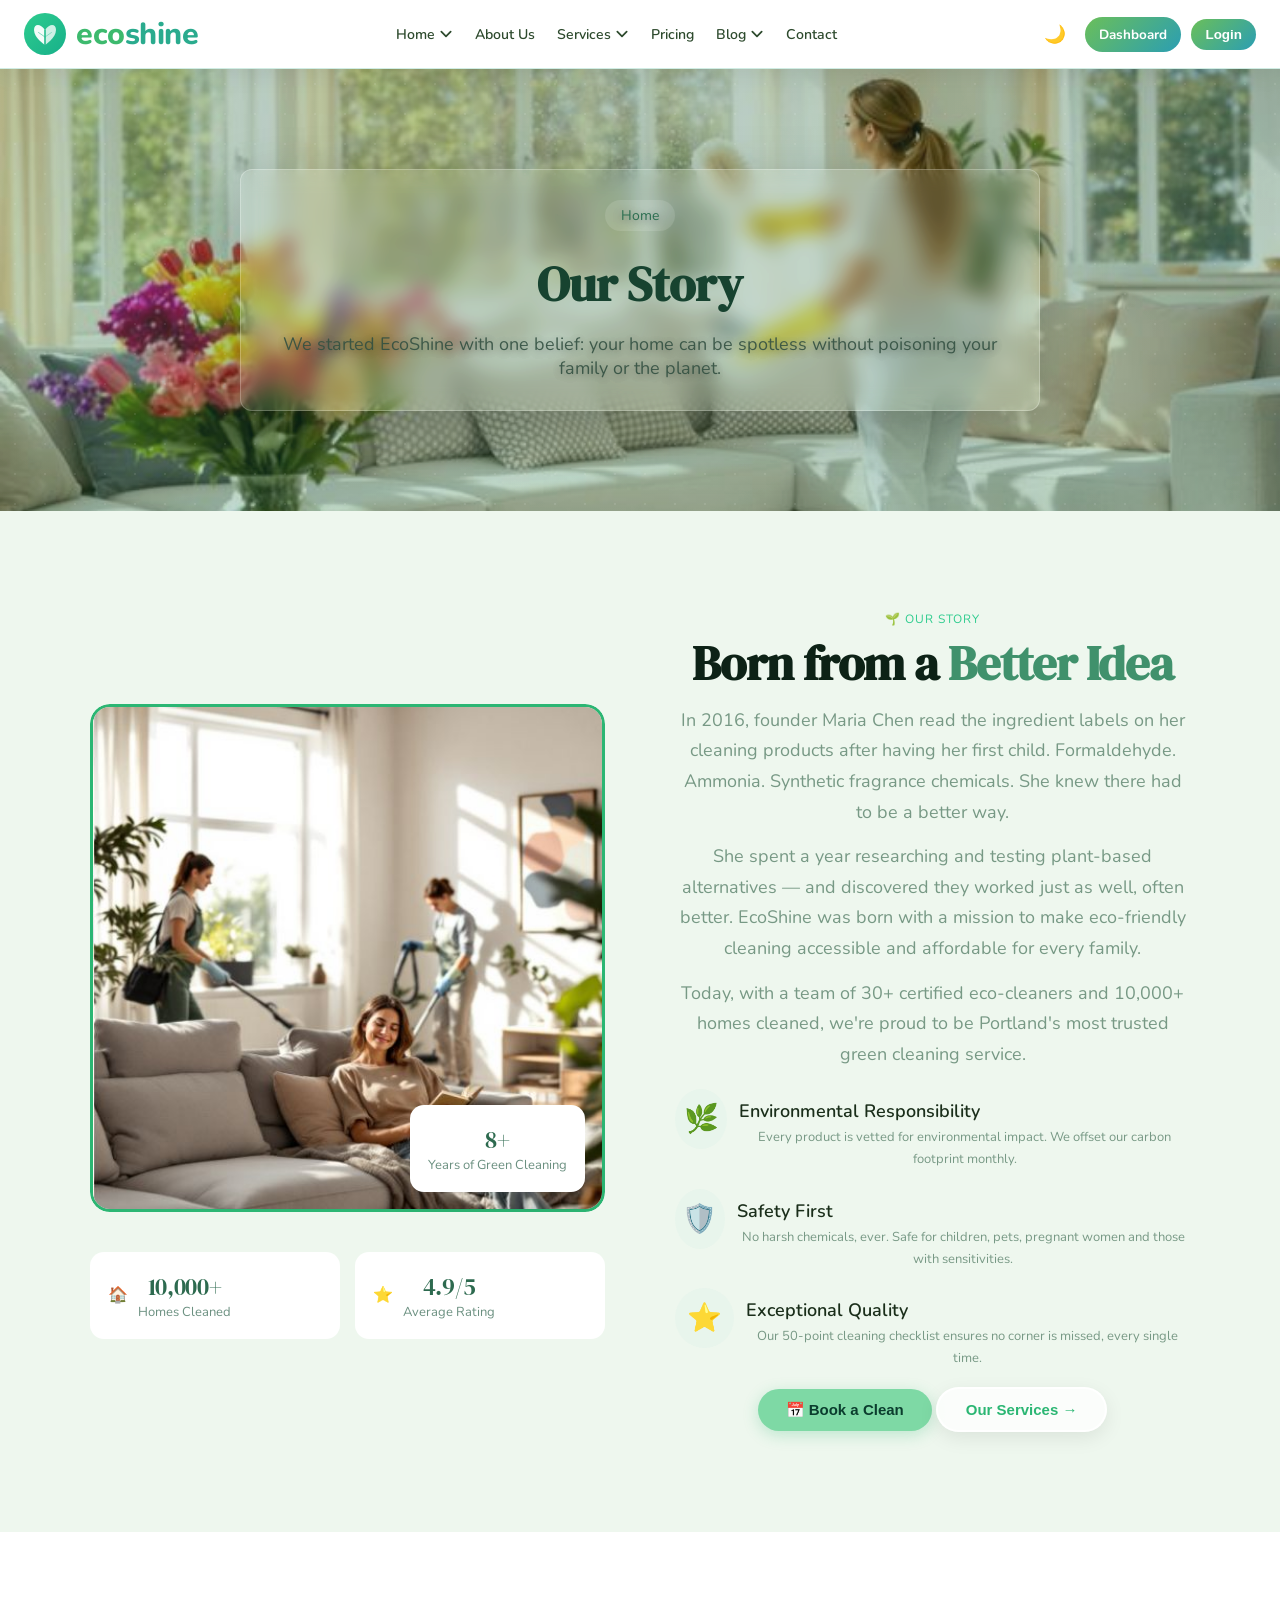
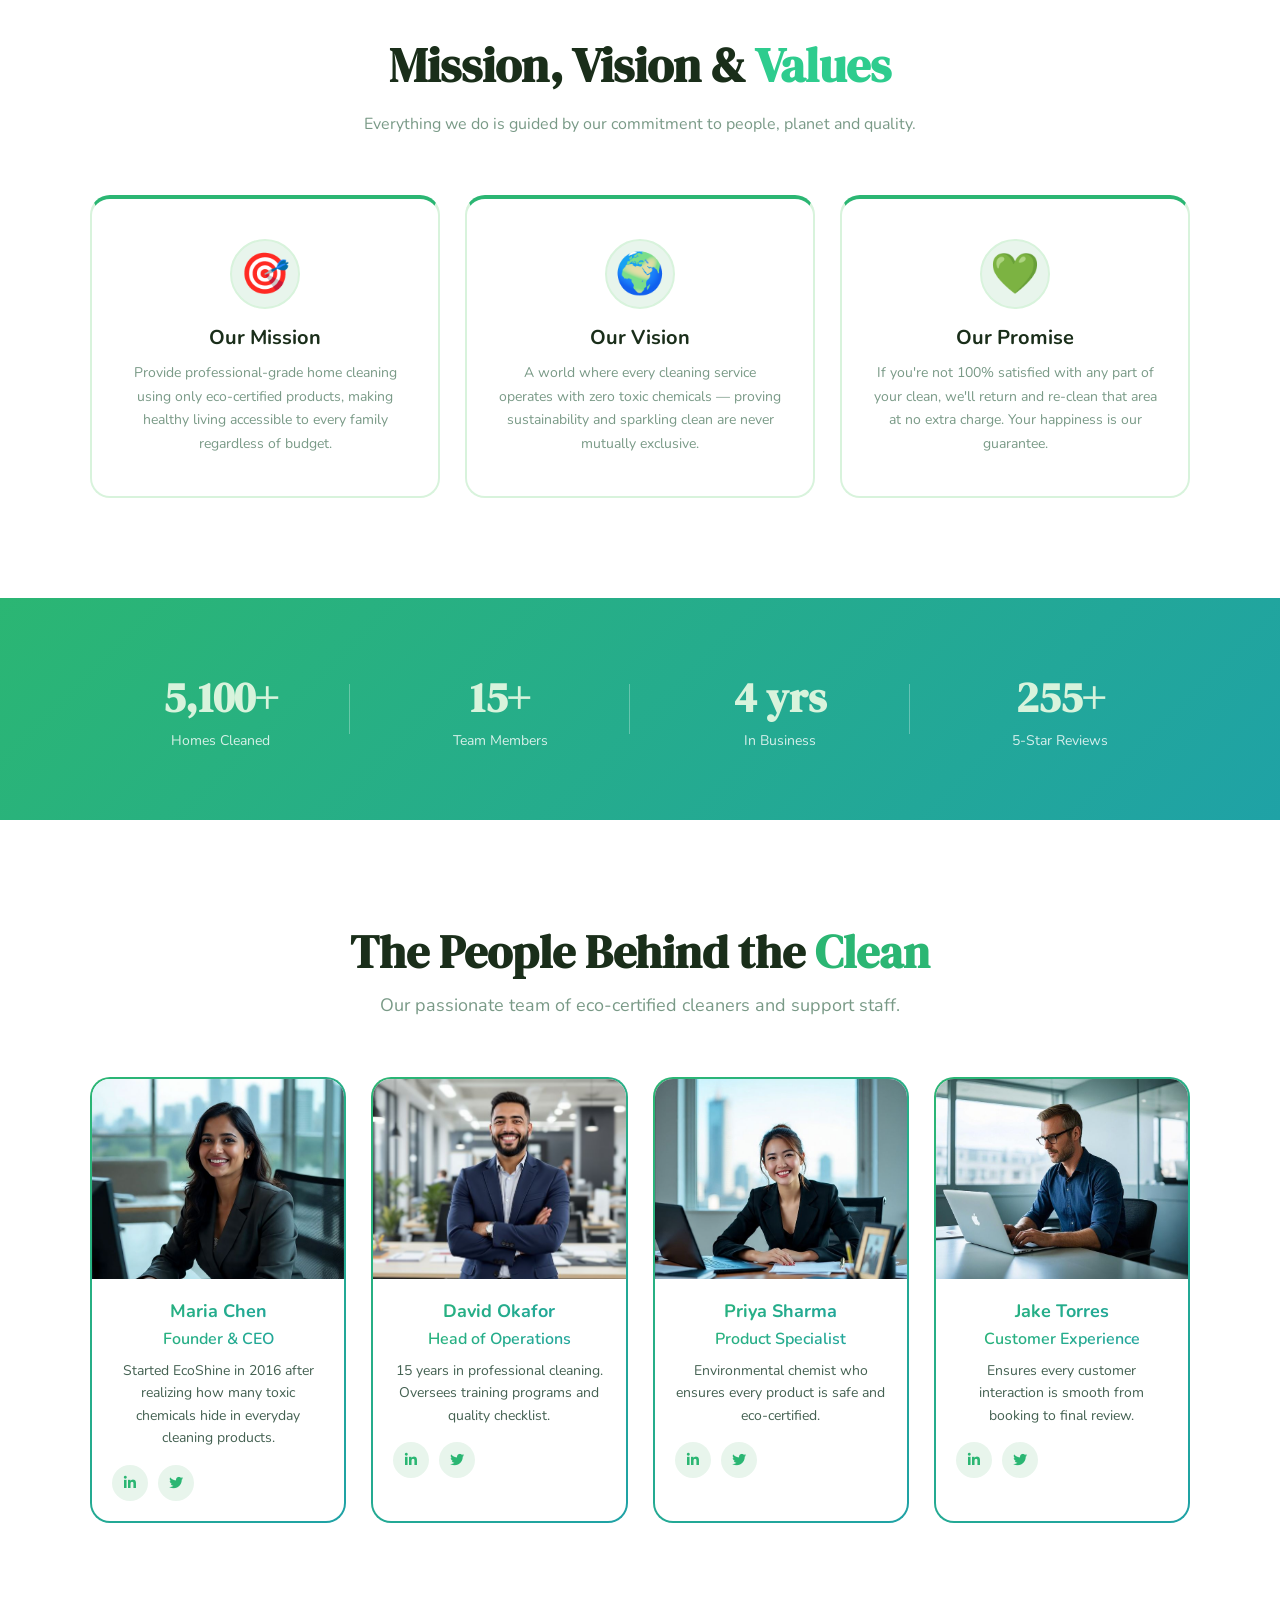
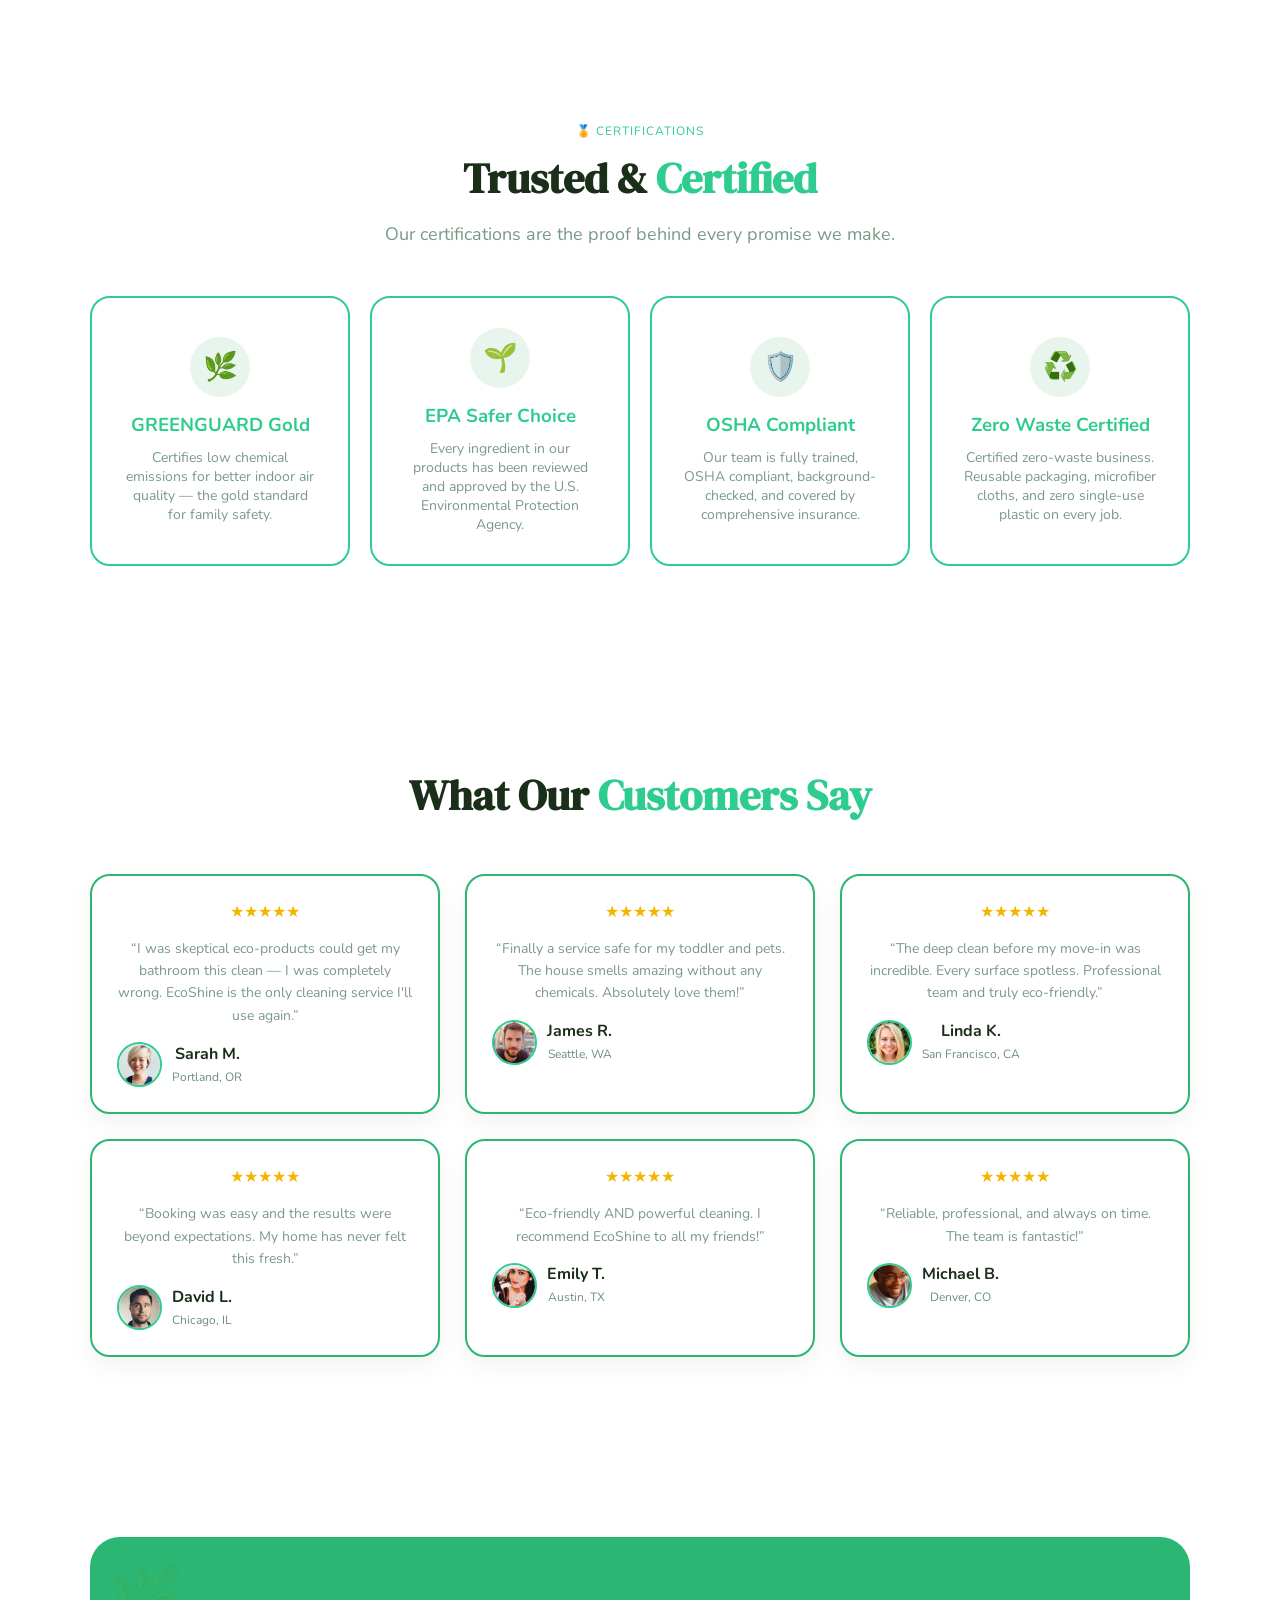
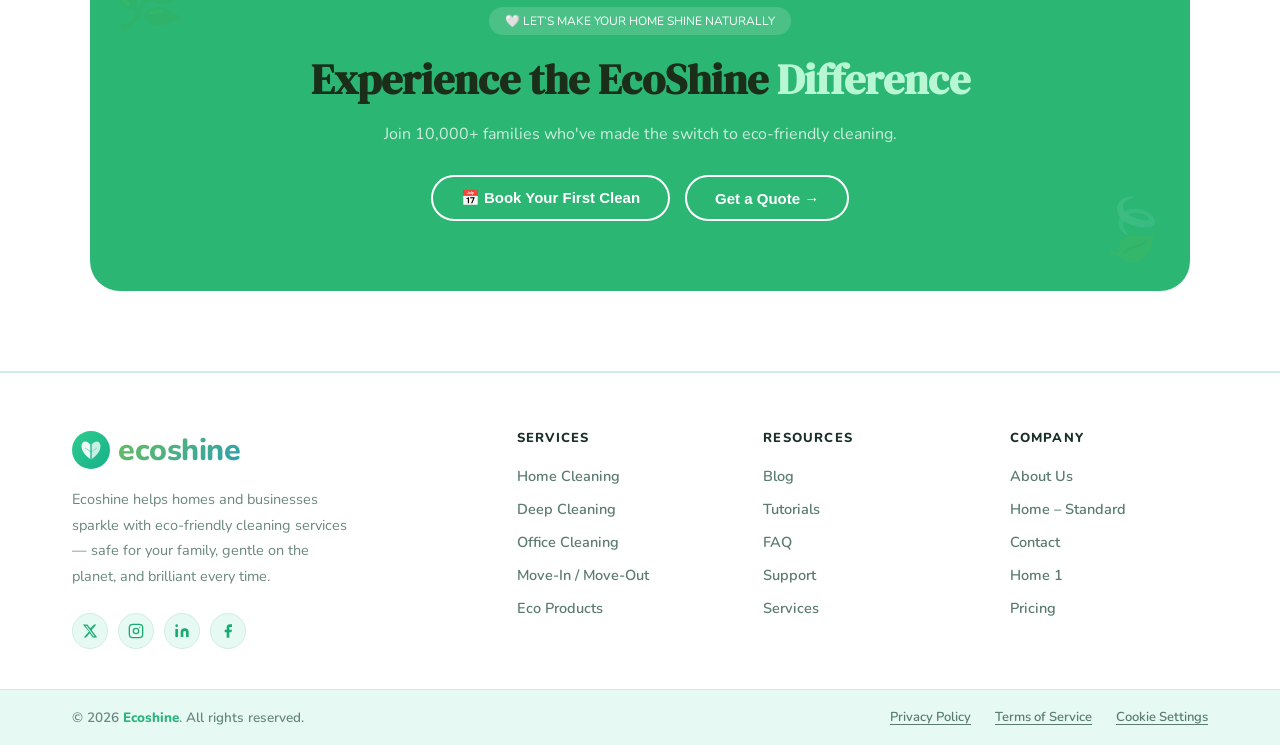
==== commit b3ea1d61: "first commit" ====
--- a/about us/about.html
+++ b/about us/about.html
@@ -24,7 +24,7 @@
   <div class="nav-container">
 
  
-    <a class="logo" href="../home-1/index.html">
+    <a class="logo" href="../index.html">
        <svg class="logo-icon" viewBox="0 0 42 42" fill="none" xmlns="http://www.w3.org/2000/svg">
      
       <circle cx="21" cy="21" r="21" fill="url(#navGrad)"/>
@@ -63,7 +63,7 @@
     <ul class="nav-links">
 
       <li class="nav-item">
-  <a href="../home-1/index.html" class="nav-link">
+  <a href="../index.html" class="nav-link">
     Home
     <span class="arrow">
       <svg viewBox="0 0 12 12" fill="none">
@@ -146,7 +146,7 @@
  <div class="mobile-menu" id="mobileMenu">
 
 <div class="mobile-group-label">
-  <a href="../home-1/index.html">Home</a>
+  <a href="../index.html">Home</a>
   <span onclick="toggleDropdown('homeMenu')">▾</span>
 </div>
 
@@ -219,7 +219,7 @@
     <div class="page-hero-inner">
       
       <div class="breadcrumb">
-        <a href="../home-1/index.html">Home</a>
+        <a href="../index.html">Home</a>
       
       </div>
 
@@ -726,7 +726,7 @@
 
 
     <div class="footer-brand">
-      <a href="../home-1/index.html" class="logo">
+      <a href="../index.html" class="logo">
         <div class="logo-icon">
           <svg width="40" height="40" viewBox="0 0 40 40" fill="none" xmlns="http://www.w3.org/2000/svg">
             <circle cx="20" cy="20" r="20" fill="url(#lg1)"/>
@@ -809,7 +809,7 @@
         <li><a href="../about us/about.html">About Us</a></li>
         <li><a href="../home2/Home.html">Home – Standard</a></li>
         <li><a href="../Contact/Contact.html">Contact</a></li>
-        <li><a href="../home-1/index.html">Home 1</a></li>
+        <li><a href="../index.html">Home 1</a></li>
         <li><a href="../Pricing/Pricing.html">Pricing</a></li>
       </ul>
     </div>
